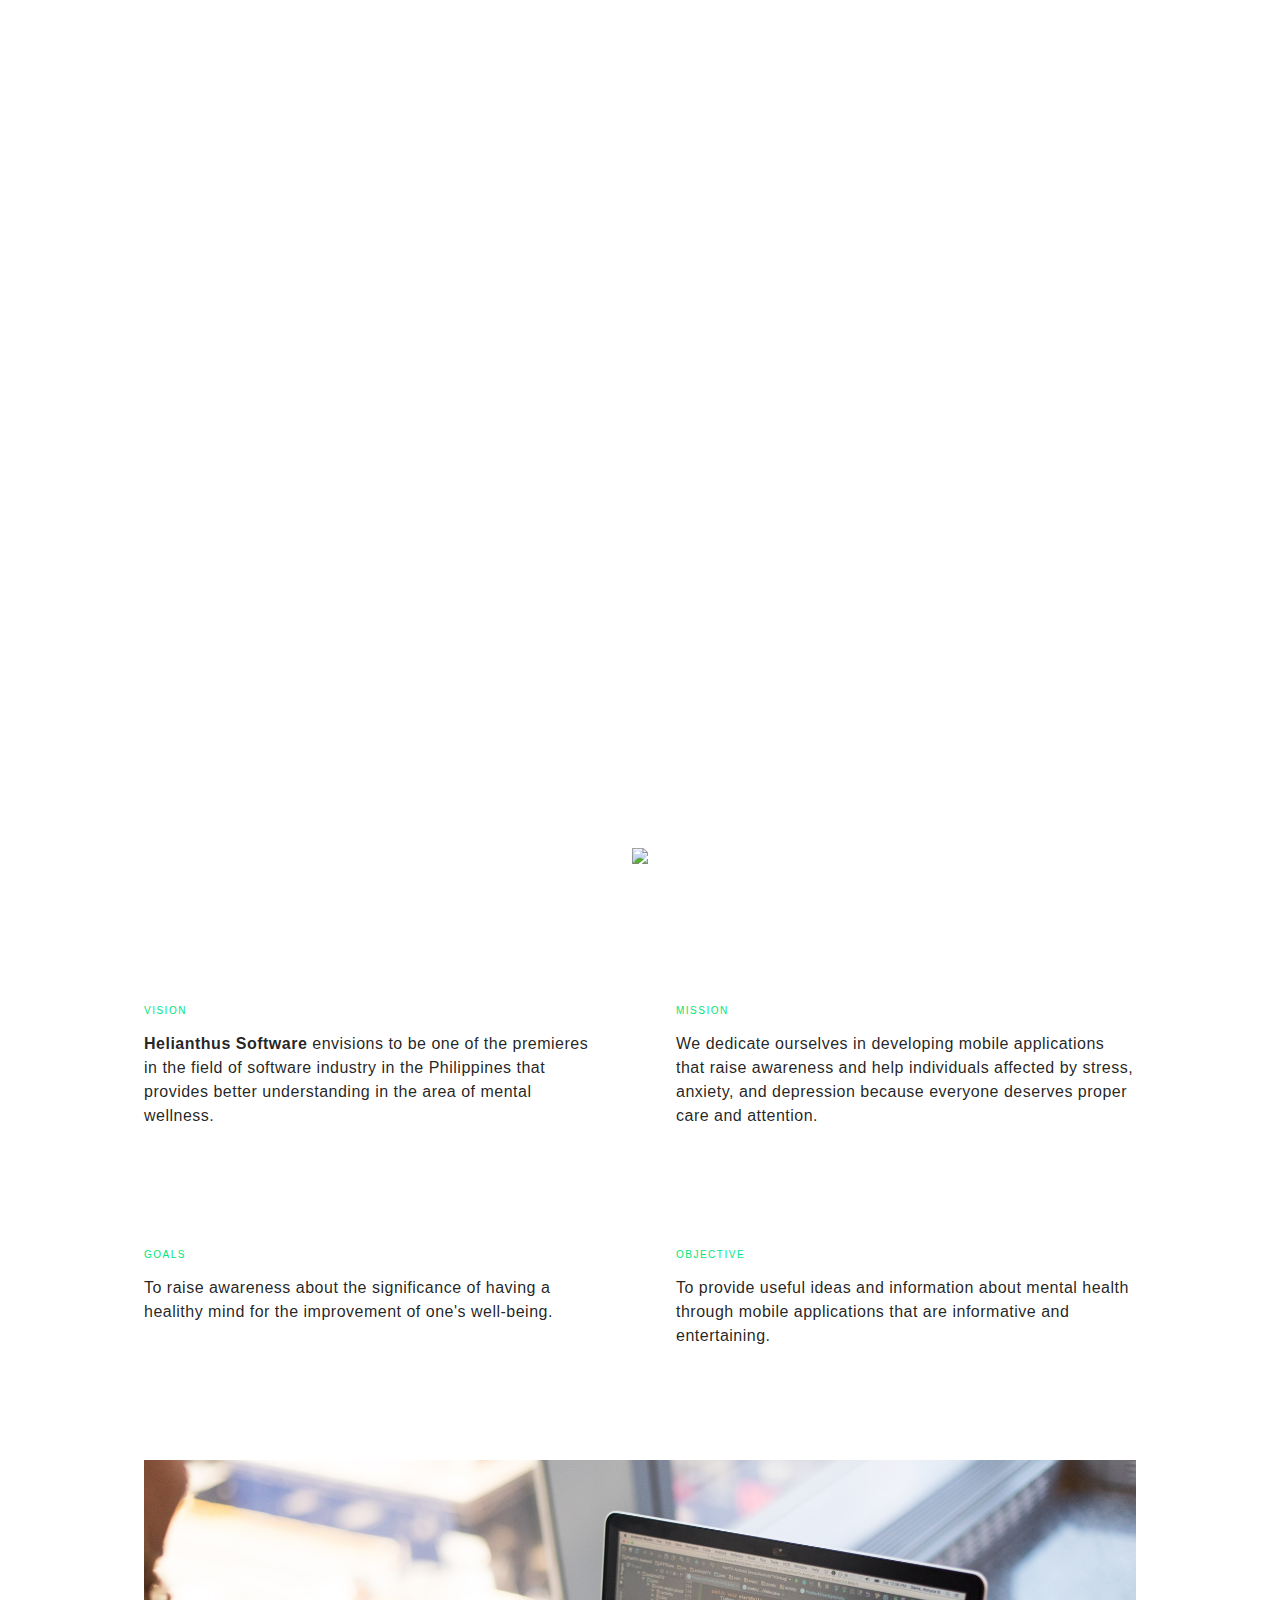
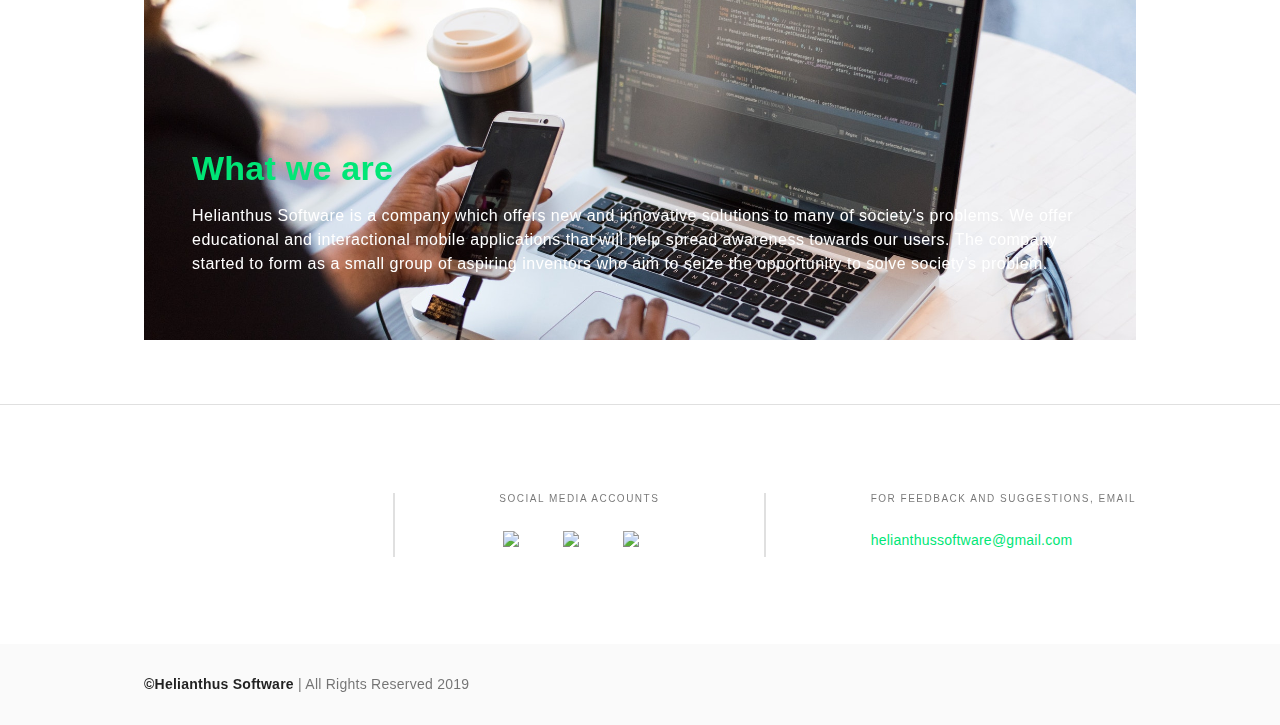
==== about.html @ a003db71 "Update in About page" ====
<!DOCTYPE html>
<html>
<head>
	<title>About</title>

	<meta charset="utf-8">
	<!-- <meta name="viewport" content="width=device-width, initial-scale=1.0, maximum-scale=1.0, user-scalable=no">
	<meta name="HandheldFriendly" content="true"> -->

	<link rel="icon" type="image/png" href="src\assets\icon\ic_helianthus-green_0.5x.png">
	<link rel="stylesheet" type="text/css" href="src\reset.min.css">
	<link rel="stylesheet" type="text/css" href="src\style.css">
	<link rel="stylesheet" type="text/css" href="src\ripple.css">

	<style>
		#about1 {
			-skrollr-animation-name: animHeroBgPar;
		}
		@-skrollr-keyframes animHeroBgPar {
			top {
				background-position: center 50%;
				background-color[swing]: rgba(189,189,189 ,1);
			}
			top-bottom {
				background-position: center 100%;
				background-color[swing]: rgba(255,255,255,1);
			}
		}

		#aboutCon1 {
			-skrollr-animation-name: animStatement;
		}
		#aboutCon2 {
			-skrollr-animation-name: animStatement;
		}
		#aboutGenInfo {
			-skrollr-animation-name: animStatement;
		}
		@-skrollr-keyframes animStatement {
			bottom-top {
				opacity[swing]: 0;
				transform[swing]: translateY(50%);
			}
			center-top {
				opacity[swing]: 1;
				transform[swing]: translateY(0);
			}
		}

		#aboutHeroImg3 {
			-skrollr-animation-name: animHeroBgPar3;
		}
		@-skrollr-keyframes animHeroBgPar3 {
			bottom-top {
				background-position: center 100%;
			}
			180-bottom {
				background-color: rgba(255,255,255,1);
			}
			bottom {
				background-color: rgba(158,158,158,1);
			}
			top-bottom {
				background-position: center -50%;
			}
		}
	</style>

</head>

<body id="body">

	<nav class="nav-desktop">
		<div class="nav-desktop-wrap">
			<a href="index.html" class="nav-logo">
				<svg class="nav-svg" x="0px" y="0px" viewBox="0 0 48 24">
					<g>
						<defs>
							<clipPath id="clipWink">
								<path class="pathWink" d="M1.7,13.2c0,0,8.9-8.9,22.3-8.9s22.3,8.9,22.3,8.9v8.9H1.7V13.2z"/>
							</clipPath>
						</defs>
						<path id="pupil" class="logo-pupil animPupil" d="M24,4.3c-4.9,0-8.9,4-8.9,8.9s4,8.9,8.9,8.9s8.9-4,8.9-8.9S28.9,4.3,24,4.3z M27.7,13.4 c1.1,0.6,1.7,1.7,1.7,2.9c-1,0.6-2.3,0.6-3.4,0c-0.2-0.1-0.3-0.2-0.4-0.3c0,0.2,0,0.4,0,0.5c0,1.2-0.7,2.3-1.7,2.9 c-1-0.6-1.7-1.7-1.7-2.9c0-0.2,0-0.4,0-0.5c-0.1,0.1-0.3,0.2-0.4,0.3c-1.1,0.6-2.4,0.6-3.4,0c0-1.2,0.6-2.3,1.7-2.9 c0.2-0.1,0.3-0.2,0.5-0.2c-0.2-0.1-0.3-0.1-0.5-0.2c-1.1-0.6-1.7-1.7-1.7-2.9c1-0.6,2.3-0.6,3.4,0c0.2,0.1,0.3,0.2,0.4,0.3 c0-0.2,0-0.4,0-0.5c0-1.2,0.7-2.3,1.7-2.9c1,0.6,1.7,1.7,1.7,2.9c0,0.2,0,0.4,0,0.5c0.1-0.1,0.3-0.2,0.4-0.3c1.1-0.6,2.4-0.6,3.4,0 c0,1.2-0.6,2.3-1.7,2.9c-0.2,0.1-0.3,0.2-0.5,0.2C27.4,13.3,27.6,13.3,27.7,13.4z M24,11c1.2,0,2.2,1,2.2,2.2s-1,2.2-2.2,2.2 s-2.2-1-2.2-2.2S22.8,11,24,11z"/>
					</g>
					<g>
						<defs>
							<clipPath id="clipPupil">
								<path id="Clip" class="logo-pupil animPupil" d="M24,4.3c-4.9,0-8.9,4-8.9,8.9s4,8.9,8.9,8.9s8.9-4,8.9-8.9S28.9,4.3,24,4.3z M27.7,13.4
								c1.1,0.6,1.7,1.7,1.7,2.9c-1,0.6-2.3,0.6-3.4,0c-0.2-0.1-0.3-0.2-0.4-0.3c0,0.2,0,0.4,0,0.5c0,1.2-0.7,2.3-1.7,2.9
								c-1-0.6-1.7-1.7-1.7-2.9c0-0.2,0-0.4,0-0.5c-0.1,0.1-0.3,0.2-0.4,0.3c-1.1,0.6-2.4,0.6-3.4,0c0-1.2,0.6-2.3,1.7-2.9
								c0.2-0.1,0.3-0.2,0.5-0.2c-0.2-0.1-0.3-0.1-0.5-0.2c-1.1-0.6-1.7-1.7-1.7-2.9c1-0.6,2.3-0.6,3.4,0c0.2,0.1,0.3,0.2,0.4,0.3
								c0-0.2,0-0.4,0-0.5c0-1.2,0.7-2.3,1.7-2.9c1,0.6,1.7,1.7,1.7,2.9c0,0.2,0,0.4,0,0.5c0.1-0.1,0.3-0.2,0.4-0.3
								c1.1-0.6,2.4-0.6,3.4,0c0,1.2-0.6,2.3-1.7,2.9c-0.2,0.1-0.3,0.2-0.5,0.2C27.4,13.3,27.6,13.3,27.7,13.4z M24,11
								c1.2,0,2.2,1,2.2,2.2s-1,2.2-2.2,2.2s-2.2-1-2.2-2.2S22.8,11,24,11z"/>
							</clipPath>
						</defs>
						<path id="eyelid-shadow" class="logo-shadow animEyelids" d="M1.7,14.2c0,0,8.9-9,22.3-9s22.3,9,22.3,9"/>
					</g>
					<path id="eyelid" class="logo-eyelid animEyelids" d="M1.7,13.2c0,0,8.9-9,22.3-9s22.3,9,22.3,9"/>
				</svg>
			</a>
			<ul class="nav-desktop-links text-subtitle-2 animFadeLeft">
				<li><a href="index.html" id="linkHome" class="nav-desktop-a">Home</a></li>
				<li class="active"><a href="about.html" id="linkAbout" class="nav-desktop-a">About</a></li>
				<li><a href="contact.html" id="linkContact" class="nav-desktop-a">Contact</a></li>
			</ul>
			<button class="btn-menu ripple">
				<svg class="icon-menu" x="0px" y="0px" viewBox="0 0 24 24">
					<line class="menu-line menu-line-1" x1="3" y1="12" x2="21" y2="12"/>
					<line class="menu-line menu-line-2" x1="3" y1="12" x2="21" y2="12"/>
					<line class="menu-line menu-line-3" x1="3" y1="12" x2="21" y2="12"/>
					<line class="close-line close-line-1" x1="5.6" y1="5.6" x2="18.4" y2="18.4"/>
					<line class="close-line close-line-2" x1="18.4" y1="5.6" x2="5.6" y2="18.4"/>
				</svg>
			</button>
		</div>
		<ul class="nav-mobile-links text-subtitle-2">
			<li><a href="index.html" id="linkHome" class="nav-mobile-a"><span>Home</span></a></li>
			<li class="active"><a href="about.html" id="linkAbout" class="nav-mobile-a"><span>About</span></a></li>
			<li><a href="contact.html" id="linkContact" class="nav-mobile-a"><span>Contact</span></a></li>
		</ul>
	</nav>
	<div class="nav-scrim"></div>

<main id="skrollr-body">
	<div id="about1" class="about-panel-1">
		<div class="page-wrap-1">
			<div class="hero-panel">
				<div class="hero-info animFadeUp" style="animation-delay: 250ms;">
					<h2 class="light-100">Where information meets innovation.</h2>
				</div>
			</div>
			<button id="scrollHomeDown" class="ripple-w btn-flat-circle btn-scroll-down animRepeatUpDown">
				<img class="animRepeatFadeInverse" src="src/assets/svg/ic_chevron_down.svg" height="24px">
				<img class="animRepeatFade" src="src/assets/svg/ic_mouse.svg" height="24px">
			</button>
		</div>
	</div>

	<div id="home2" class="about-panel-2">
		<div class="page-wrap-1">
			<div id="aboutCon1" class="about-2-con">
				<div class="about-2-content">
					<p class="text-overline accent-100">Vision</p>
					<p class="text-body-1 dark-87"><b>Helianthus Software</b> envisions to be one of the premieres in the field of software industry in the Philippines that provides better understanding in the area of mental wellness.</p>
				</div>
				<div class="about-2-content">
					<p class="text-overline accent-100">Mission</p>
					<p class="text-body-1 dark-87">We dedicate ourselves in developing mobile applications that raise awareness and help individuals affected by stress, anxiety, and depression because everyone deserves proper care and attention.</p>
				</div>
			</div>
			<div id="aboutCon2" class="about-2-con">
				<div class="about-2-content">
					<p class="text-overline accent-100">Goals</p>
					<p class="text-body-1 dark-87">To raise awareness about the significance of having a healithy mind for the improvement of one&apos;s well-being.
					</p>
				</div>
				<div class="about-2-content">
					<p class="text-overline accent-100">Objective</p>
					<p class="text-body-1 dark-87">To provide useful ideas and information about mental health through mobile applications that are informative and entertaining.</p>
				</div>
			</div>
		</div>
	</div>

	<div class="about-panel-3">
		<div class="page-wrap-1">
			<div id="aboutHeroImg3" class="about-hero-img-3">
				<div id="aboutGenInfo" class="about-gen-info">
					<h4 class="accent-100">What we are</h4>
					<p class="text-body-1 light-100">
						Helianthus Software is a company which offers new and innovative solutions to many of society’s problems. We offer educational and interactional mobile applications that will help spread awareness towards our users. The company started to form as a small group of aspiring inventors who aim to seize the opportunity to solve society’s problem.
					</p>
				</div>
			</div>
		</div>
	</div>

	<div class="footer">
		<div class="page-wrap-1">
			<div class="footer-con">
				<object class="footer-logo" type="image/svg+xml" data="src\assets\svg\logo-helianthus.svg"></object>
				<div class="divider-ver"></div>
				<div class="footer-links">
					<p class="text-overline dark-54">Social media accounts</p>
					<div class="social-con">
						<a href="https://www.facebook.com/helianthussoftware" target="_blank">
							<button class="ripple btn-flat-circle-dark">
								<img src="src/assets/svg/logo-facebook.svg" height="24px">
							</button>
						</a>
						<a href="https://www.twitter.com/helianthussoftware" target="_blank">
							<button class="ripple btn-flat-circle-dark">
								<img src="src/assets/svg/logo-twitter.svg" height="24px">
							</button>
						</a>
						<a href="https://www.instagram.com/helianthussoftware" target="_blank">
							<button class="ripple btn-flat-circle-dark">
								<img src="src/assets/svg/logo-instagram.svg" height="24px">
							</button>
						</a>
					</div>
				</div>
				<div class="divider-ver"></div>
				<div class="footer-links">
					<p class="text-overline dark-54">For feedback and suggestions, email</p>
					<a href="mailto: helianthussoftware@gmail.com" target="_blank">
						<button class="btn-flat ripple btn-email text-body-2 accent-100">
							helianthussoftware@gmail.com
						</button>
					</a>
				</div>
			</div>
		</div>
	</div>

	<div class="footer-2">
		<div class="page-wrap-1">
			<p class="text-body-2 dark-54"><span class="dark-87">&copy;Helianthus Software</span> &#124; All Rights Reserved 2019</p>
		</div>
	</div>

	<div class="btn-top-container-hide">
		<button id="btnTop" class="btn-top ripple-w">
			<img src="src\assets\svg\ic_arrow_up.svg" height="24px" width="24px">
			<span class="text-button light-100">Back to top</span>
		</button>
	</div>
</main>

	<script type="text/javascript" src="src\jquery.min.js"></script>
	<script type="text/javascript" src="src\script.js"></script>
	<script type="text/javascript" src="src\skrollr.stylesheets.min.js"></script>
	<script type="text/javascript" src="src\skrollr.min.js"></script>
	<script type="text/javascript">
		var s = skrollr.init({forceHeight: false});
	</script>
</body>
</html>
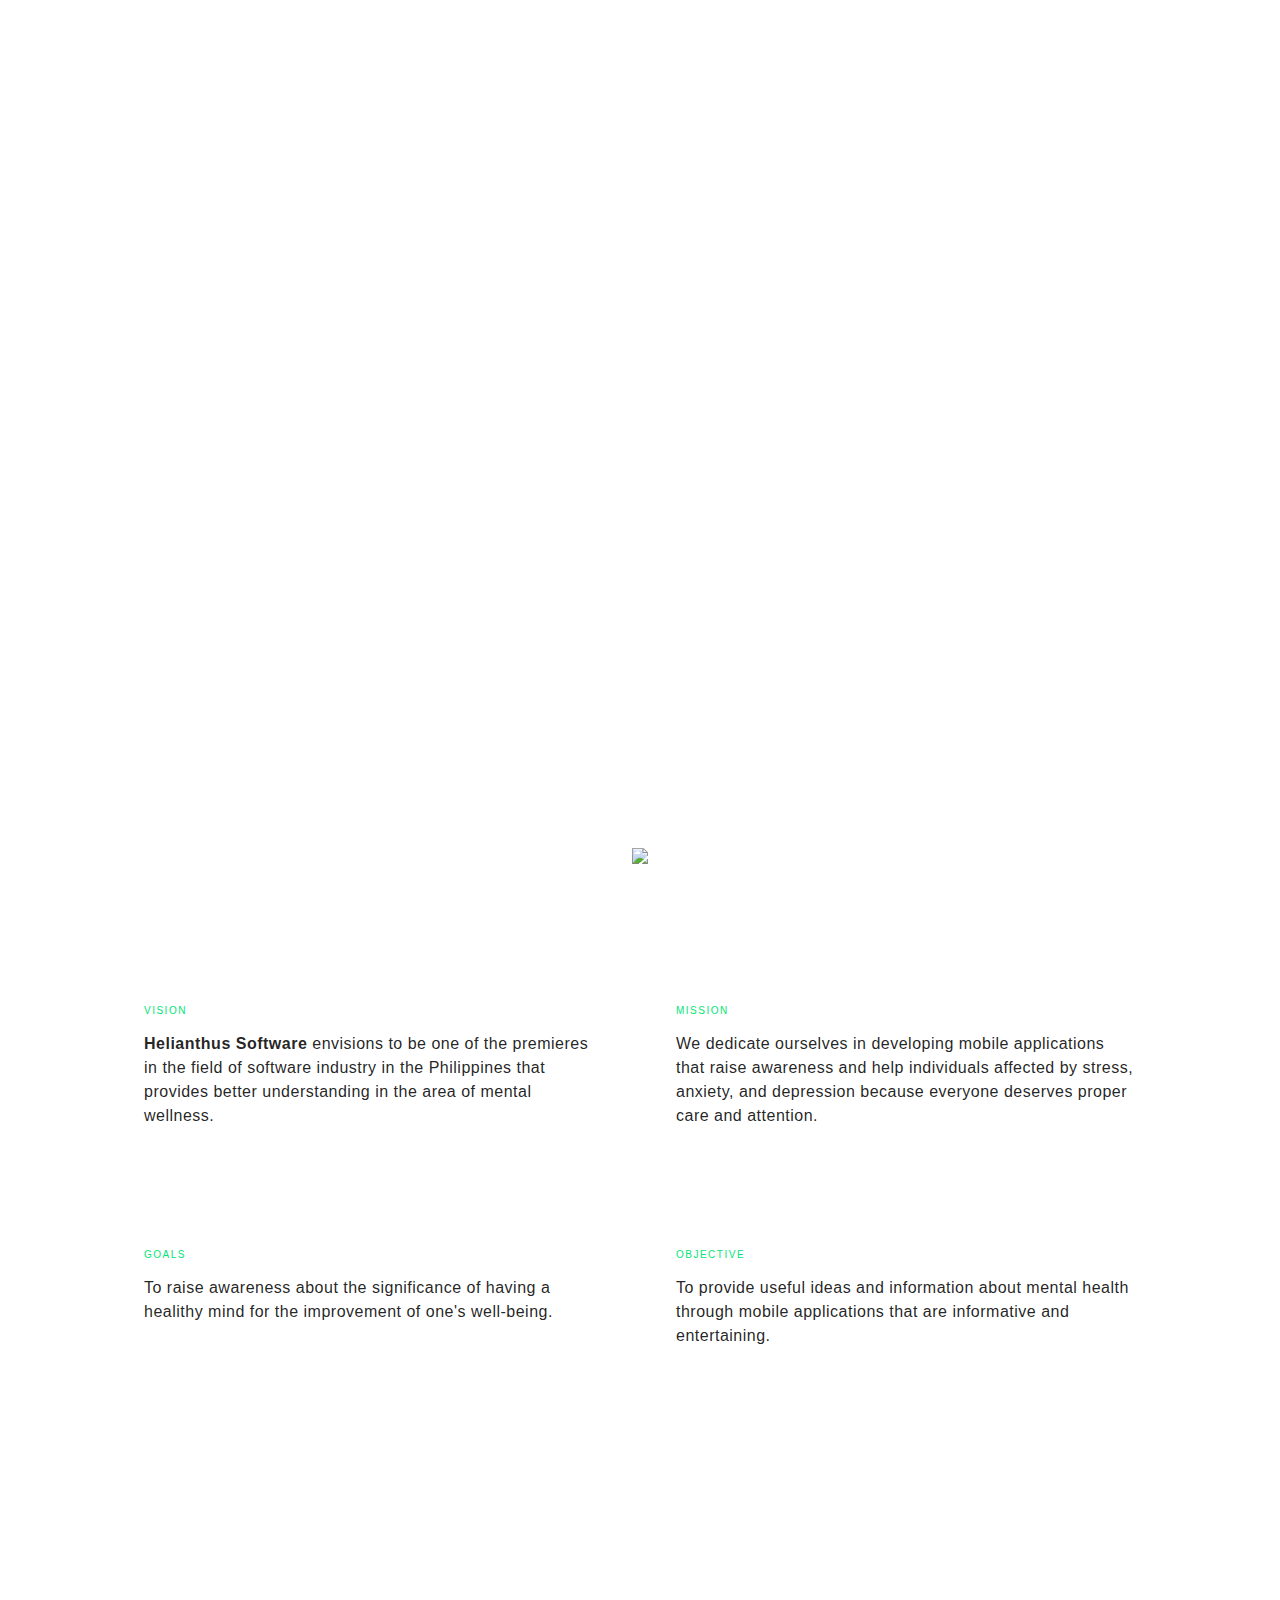
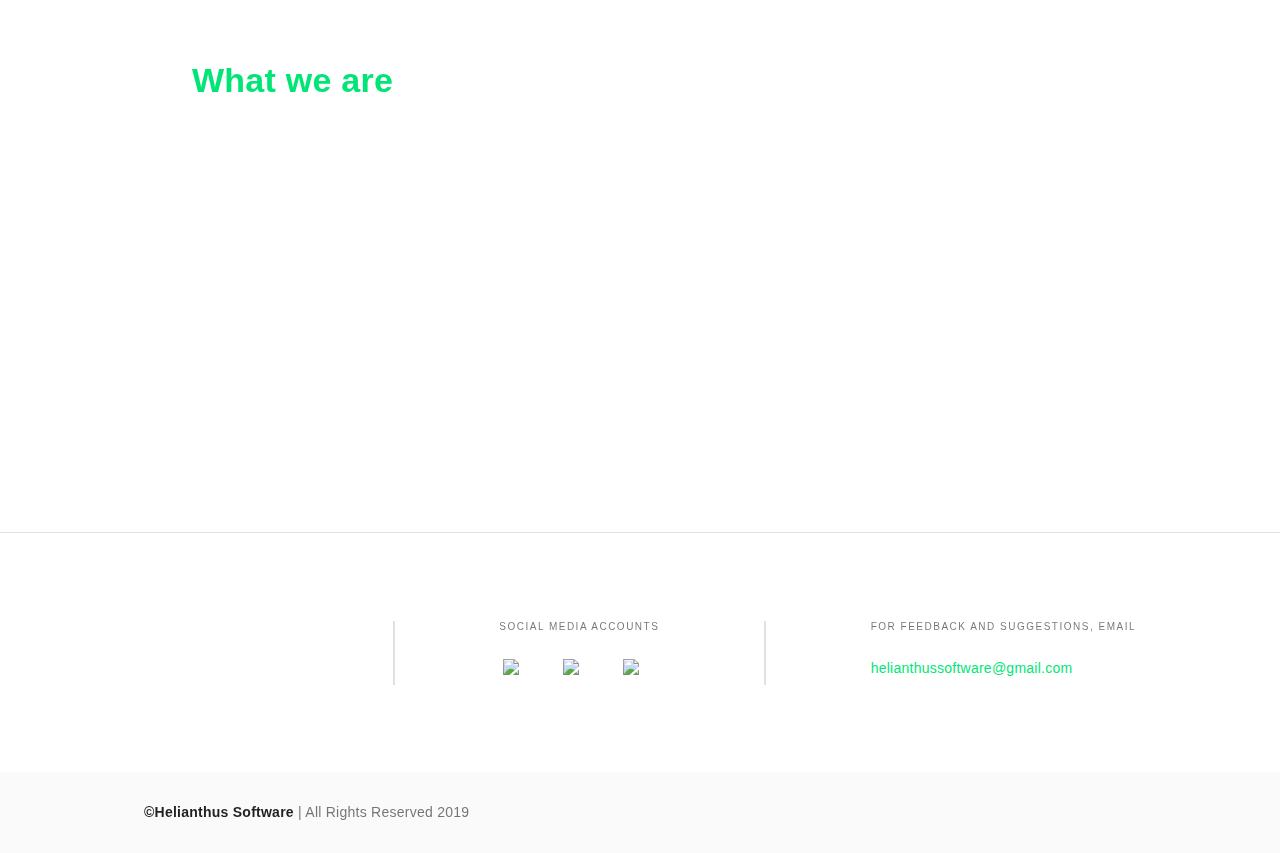
==== commit ea1499b3: "About page update" ====
--- a/about.html
+++ b/about.html
@@ -41,7 +41,7 @@
 				opacity[swing]: 0;
 				transform[swing]: translateY(50%);
 			}
-			center-top {
+			-100-bottom {
 				opacity[swing]: 1;
 				transform[swing]: translateY(0);
 			}
@@ -53,12 +53,11 @@
 		@-skrollr-keyframes animHeroBgPar3 {
 			bottom-top {
 				background-position: center 100%;
-			}
-			180-bottom {
 				background-color: rgba(255,255,255,1);
 			}
-			bottom {
-				background-color: rgba(158,158,158,1);
+			center {
+				background-position: center 25%;
+				background-color: rgba(117,117,117,1);
 			}
 			top-bottom {
 				background-position: center -50%;
@@ -169,9 +168,20 @@
 				<div id="aboutGenInfo" class="about-gen-info">
 					<h4 class="accent-100">What we are</h4>
 					<p class="text-body-1 light-100">
-						Helianthus Software is a company which offers new and innovative solutions to many of society’s problems. We offer educational and interactional mobile applications that will help spread awareness towards our users. The company started to form as a small group of aspiring inventors who aim to seize the opportunity to solve society’s problem.
+						Helianthus Software, a company which started out as a small group of young aspiring inventors, focuses on spreading awareness through the use of technology.
 					</p>
-				</div>
+					<p class="text-body-1 light-100">
+						We plan to contribute to the society by educating the public about certain issues and how it affects people's lives. With the help of our educational and interactive mobile applications, not only will we able to inform users about such issues, but also provide support and assistance to them. Helianthus Software firmly believes that modern technology can be used to educate and improve the lives of many.
+					</p>
+				</div>
+			</div>
+		</div>
+	</div>
+
+	<div class="about-panel-4">
+		<div class="page-wrap-1">
+			<div class="about-org-chart">
+
 			</div>
 		</div>
 	</div>
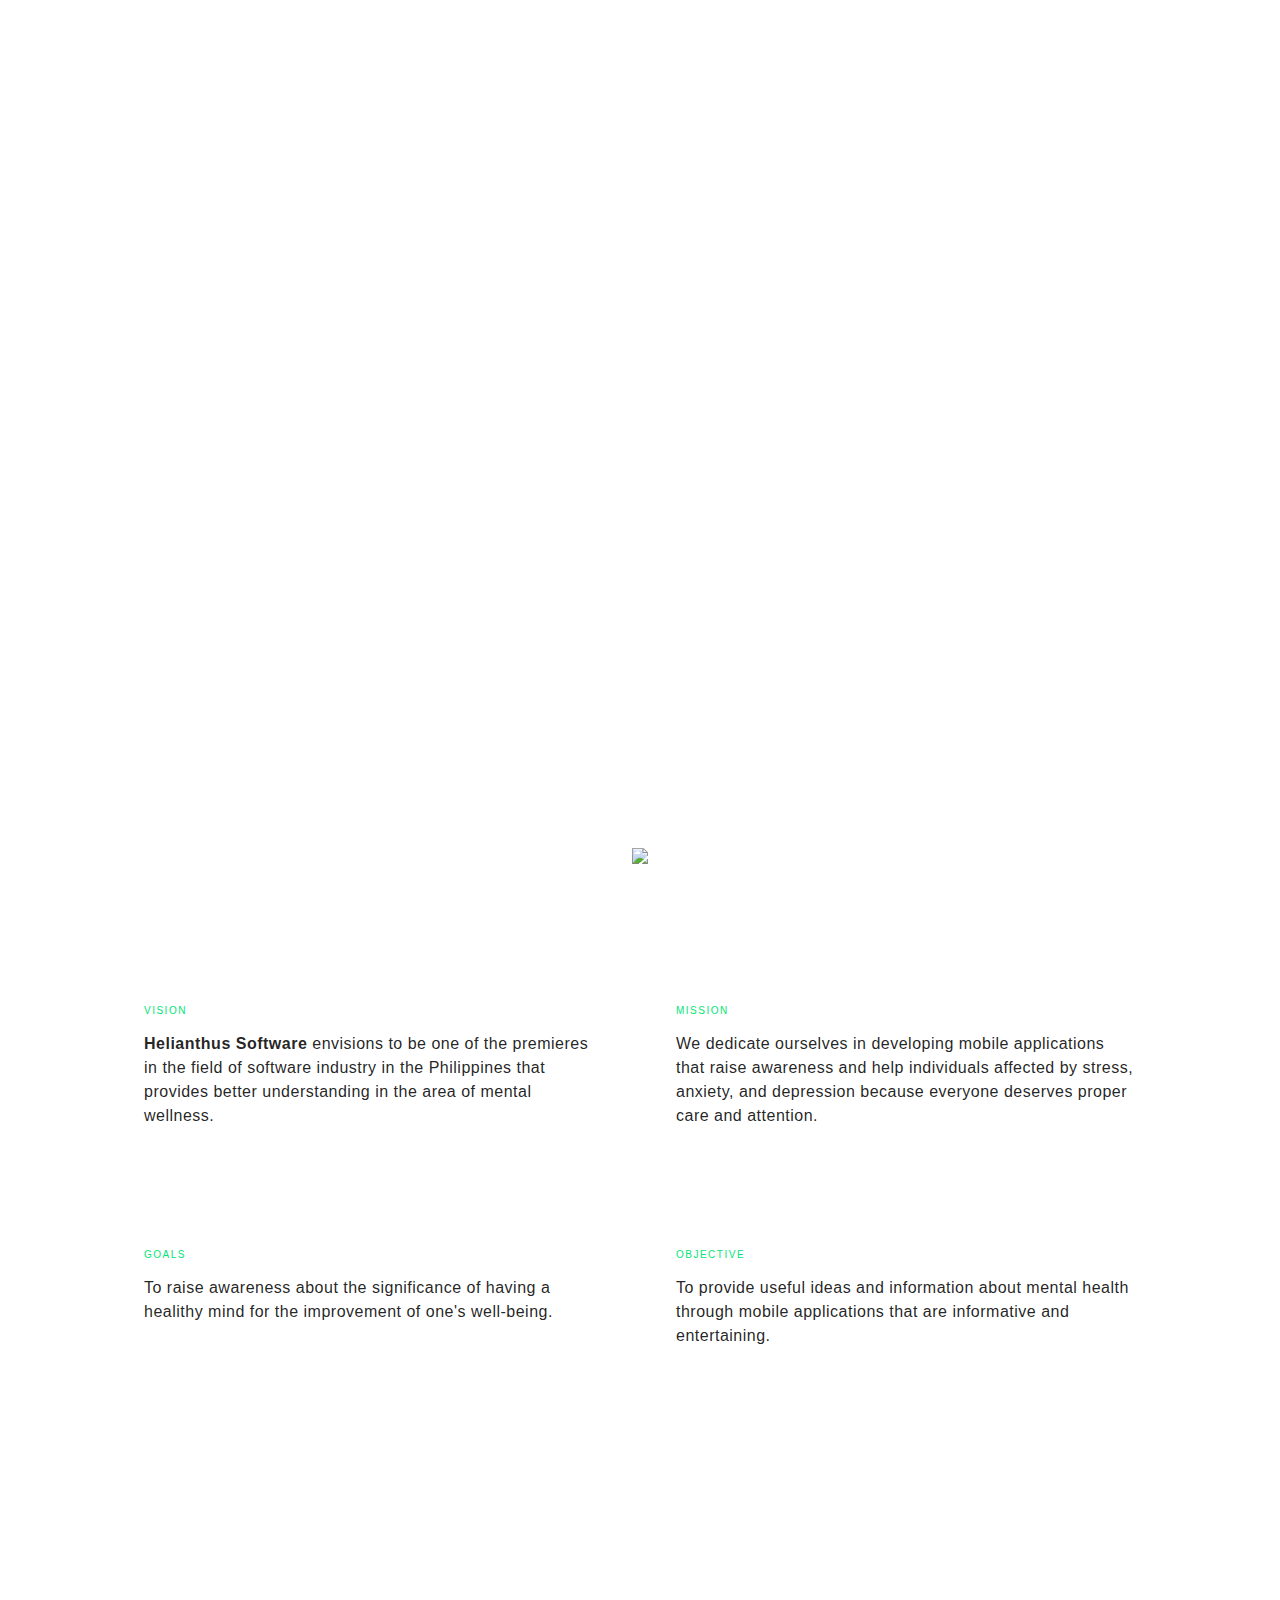
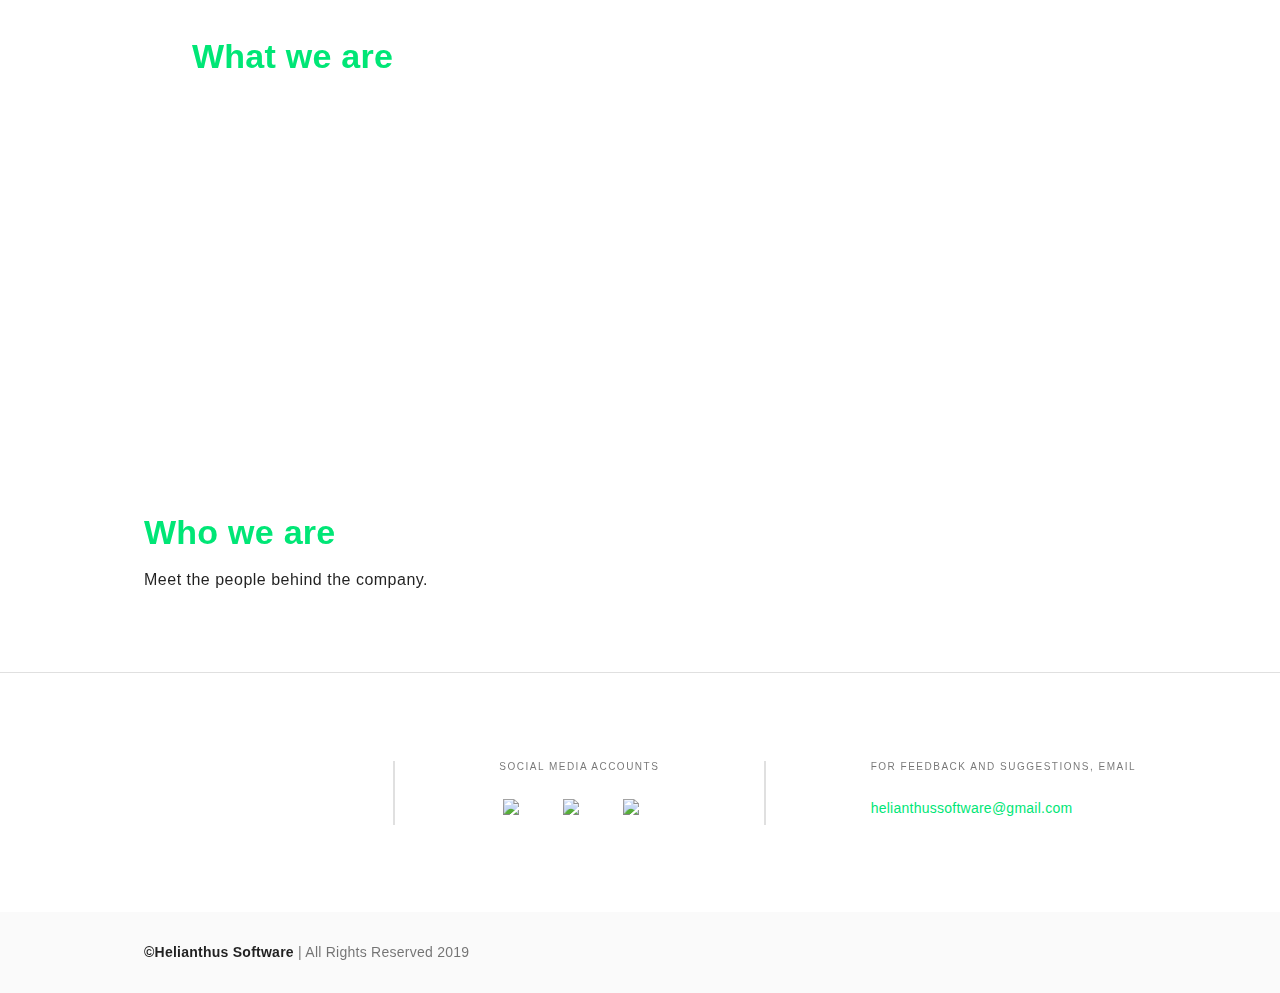
==== commit 36e007c2: "about update" ====
--- a/about.html
+++ b/about.html
@@ -27,13 +27,7 @@
 			}
 		}
 
-		#aboutCon1 {
-			-skrollr-animation-name: animStatement;
-		}
-		#aboutCon2 {
-			-skrollr-animation-name: animStatement;
-		}
-		#aboutGenInfo {
+		#aboutCon1, #aboutCon2, #aboutGenInfo, #aboutGenInfo, #aboutOrgText {
 			-skrollr-animation-name: animStatement;
 		}
 		@-skrollr-keyframes animStatement {
@@ -180,6 +174,12 @@
 
 	<div class="about-panel-4">
 		<div class="page-wrap-1">
+			<div id="aboutOrgText" class="about-org-text">
+				<h4 class="accent-100">Who we are</h4>
+				<p class="text-body-1 dark-87">
+					Meet the people behind the company.
+				</p>
+			</div>
 			<div class="about-org-chart">
 
 			</div>
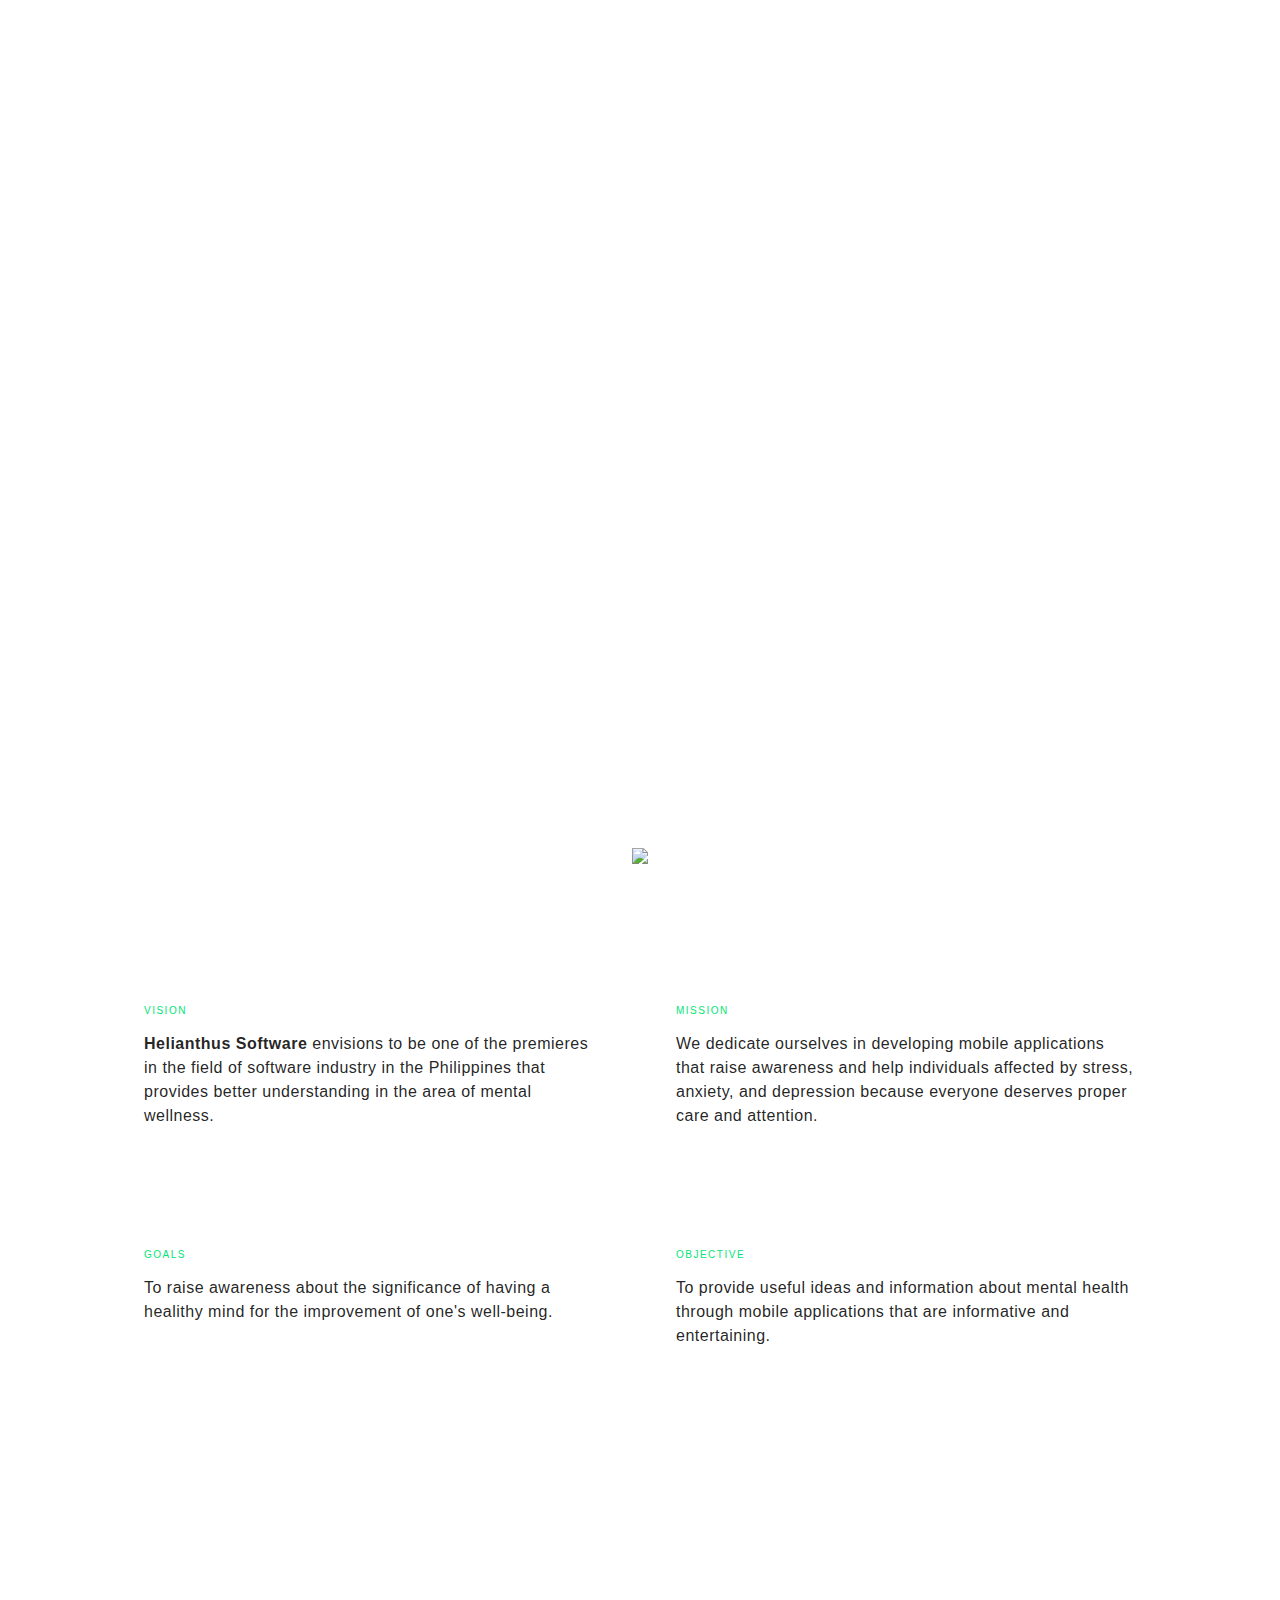
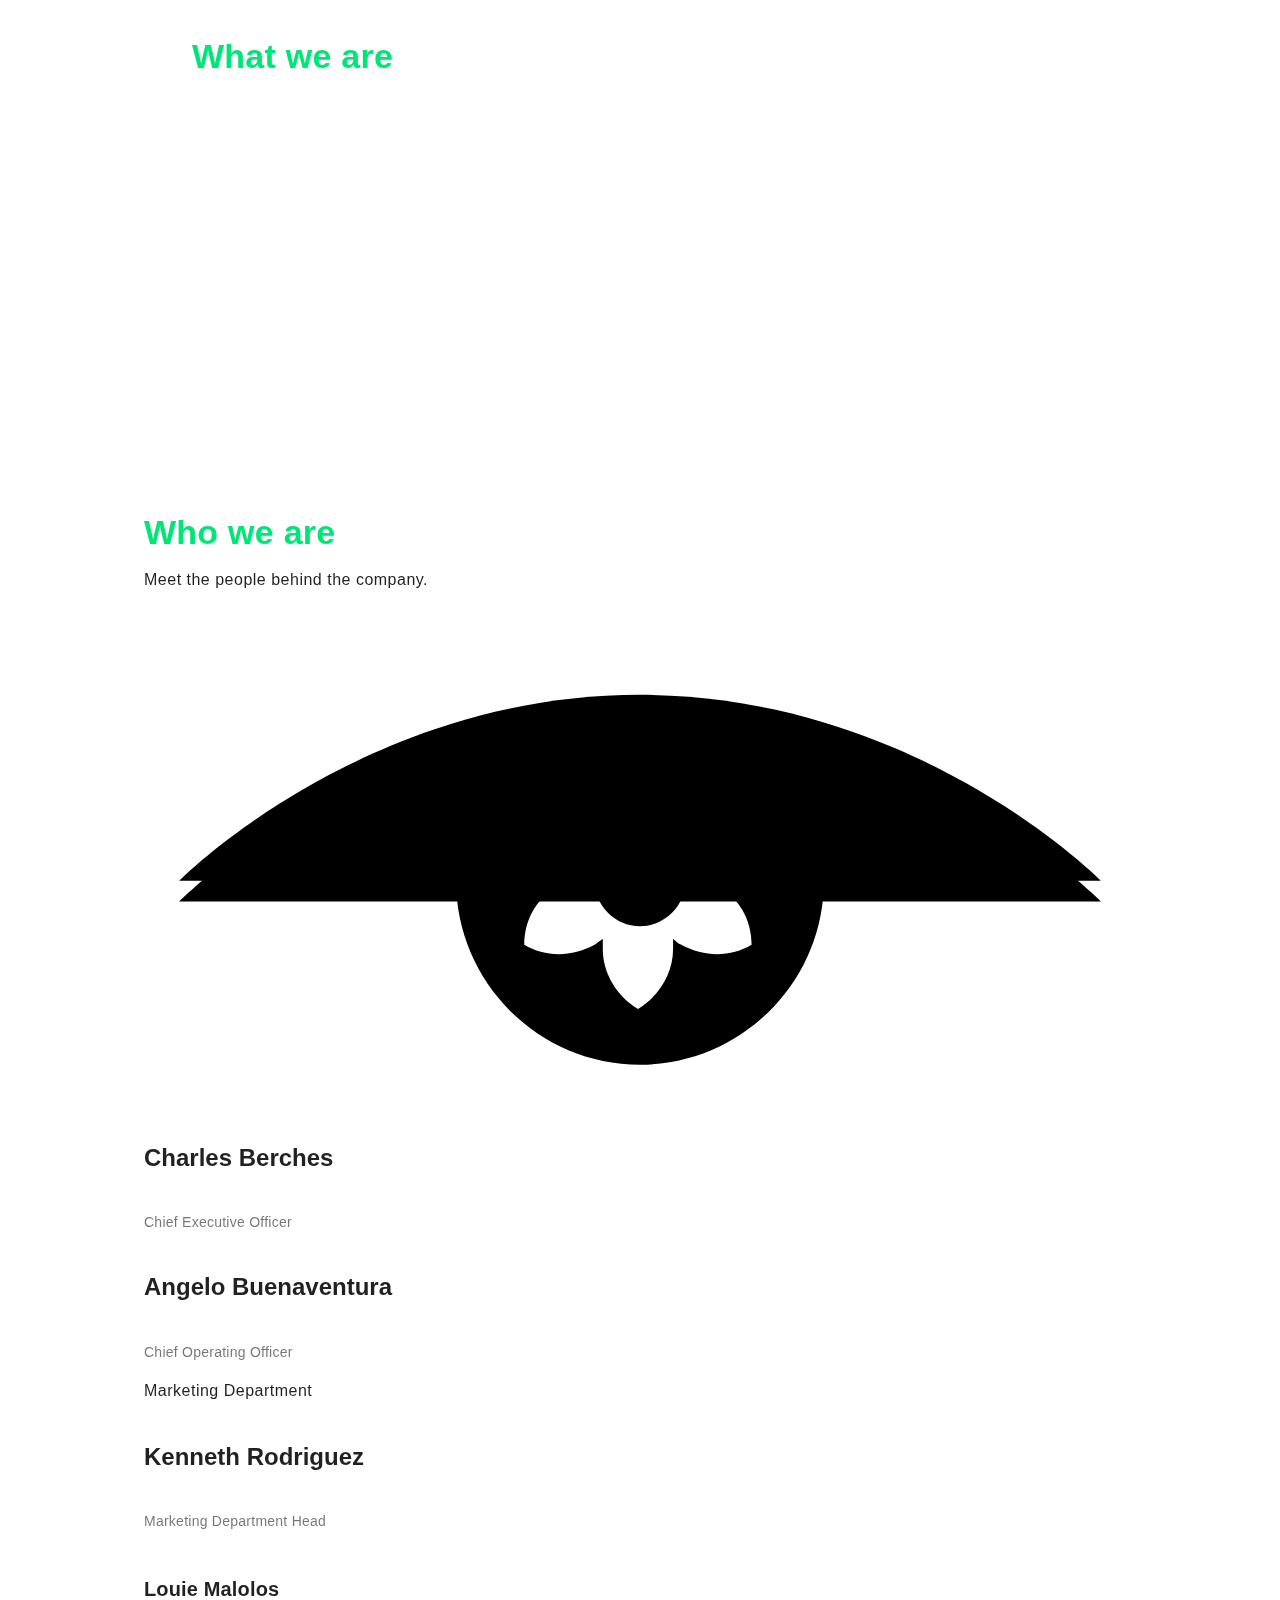
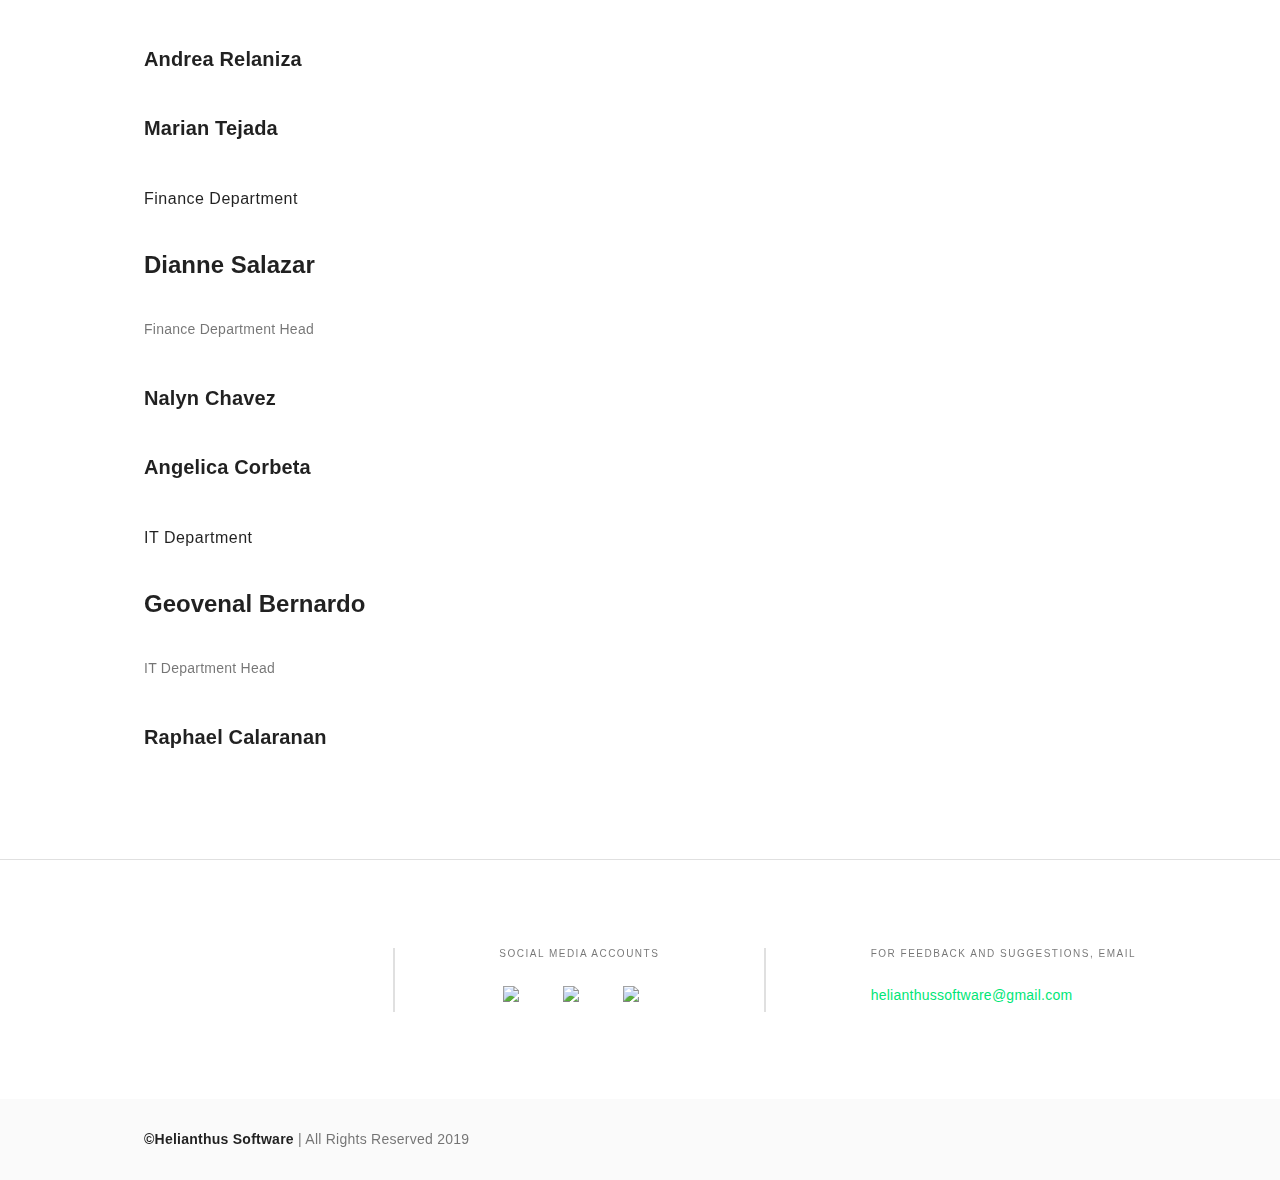
==== commit 36793d13: "Update about.html" ====
--- a/about.html
+++ b/about.html
@@ -57,6 +57,103 @@
 				background-position: center -50%;
 			}
 		}
+
+		#aboutEyelid, #aboutShadow {
+			-skrollr-animation-name: animAboutEyelid;
+			-skrollr-anchor-target: #aboutLogo;
+		}
+		@-skrollr-keyframes animAboutEyelid {
+			bottom {
+				opacity[swing]: 0;
+				stroke-dashoffset[swing]: 50;
+			}
+			center-top {
+				opacity[swing]: 1;
+				stroke-dashoffset[swing]: 0;
+			}
+		}
+
+		#aboutPupil {
+			-skrollr-animation-name: animAboutPupil;
+			-skrollr-anchor-target: #aboutLogo;
+		}
+		@-skrollr-keyframes animAboutPupil {
+			bottom {
+				opacity[swing]: 0;
+				transform: scale(0.8) rotate(-15deg);
+			}
+			center-top {
+				opacity[swing]: 1;
+				transform: scale(1) rotate(0deg);
+			}
+		}
+
+		#abtLine1 {
+			-skrollr-animation-name: animAboutLineV;
+		}
+		@-skrollr-keyframes animAboutLineV {
+			center-top {
+				transform[swing]: scaleY(0);
+			}
+			center-bottom {
+				transform[swing]: scaleY(1);
+			}
+		}
+
+		#abtLine2 {
+			-skrollr-animation-name: animAboutLineH;
+		}
+		@-skrollr-keyframes animAboutLineH {
+			20-center {
+				transform[swing]: scaleX(0);
+			}
+			center-bottom {
+				transform[swing]: scaleX(1);
+			}
+		}
+
+		#aboutImg {
+			-skrollr-animation-name: animAboutImg;
+		}
+		@-skrollr-keyframes animAboutImg {
+			center-top {
+				transform[swing]: scale(0.9);
+				opacity[swing]: 0;
+				background-size[swing]: 100%;
+			}
+			center {
+				transform[swing]: scale(1);
+				opacity[swing]: 1;
+				background-size[swing]: 120%;
+			}
+		}
+		#aboutText {
+			-skrollr-animation-name: animAboutText;
+		}
+		@-skrollr-keyframes animAboutText {
+			150-center {
+				transform[swing]: translateY(12px);
+				opacity[swing]: 0;
+			}
+			100-center {
+				transform[swing]: translateY(0%);
+				opacity[swing]: 1;
+			}
+		}
+		#aboutDept {
+			-skrollr-animation-name: animAboutDept;
+		}
+		@-skrollr-keyframes animAboutDept {
+			center-top {
+				transform[swing]: translateY(12px);
+				opacity[swing]: 0;
+			}
+			center-bottom {
+				transform[swing]: translateY(0%);
+				opacity[swing]: 1;
+			}
+		}
+
 	</style>
 
 </head>
@@ -165,7 +262,7 @@
 						Helianthus Software, a company which started out as a small group of young aspiring inventors, focuses on spreading awareness through the use of technology.
 					</p>
 					<p class="text-body-1 light-100">
-						We plan to contribute to the society by educating the public about certain issues and how it affects people's lives. With the help of our educational and interactive mobile applications, not only will we able to inform users about such issues, but also provide support and assistance to them. Helianthus Software firmly believes that modern technology can be used to educate and improve the lives of many.
+						We plan to contribute to the society by educating the public about certain issues and how it affects people's lives. With the help of our educational and interactive mobile applications, not only we will be able to inform users about such issues, but also provide support and assistance to them. Helianthus Software firmly believes that modern technology can be used to educate and improve the lives of many.
 					</p>
 				</div>
 			</div>
@@ -181,7 +278,105 @@
 				</p>
 			</div>
 			<div class="about-org-chart">
-
+				<div id="aboutLogoCon" class="about-logo-con">
+					<svg id="aboutLogo" class="about-logo" x="0px" y="0px" viewBox="0 0 48 24">
+						<g>
+							<path id="aboutPupil" class="about-logo-pupil" d="M24,4.3c-4.9,0-8.9,4-8.9,8.9s4,8.9,8.9,8.9s8.9-4,8.9-8.9S28.9,4.3,24,4.3z M27.7,13.4 c1.1,0.6,1.7,1.7,1.7,2.9c-1,0.6-2.3,0.6-3.4,0c-0.2-0.1-0.3-0.2-0.4-0.3c0,0.2,0,0.4,0,0.5c0,1.2-0.7,2.3-1.7,2.9 c-1-0.6-1.7-1.7-1.7-2.9c0-0.2,0-0.4,0-0.5c-0.1,0.1-0.3,0.2-0.4,0.3c-1.1,0.6-2.4,0.6-3.4,0c0-1.2,0.6-2.3,1.7-2.9 c0.2-0.1,0.3-0.2,0.5-0.2c-0.2-0.1-0.3-0.1-0.5-0.2c-1.1-0.6-1.7-1.7-1.7-2.9c1-0.6,2.3-0.6,3.4,0c0.2,0.1,0.3,0.2,0.4,0.3 c0-0.2,0-0.4,0-0.5c0-1.2,0.7-2.3,1.7-2.9c1,0.6,1.7,1.7,1.7,2.9c0,0.2,0,0.4,0,0.5c0.1-0.1,0.3-0.2,0.4-0.3c1.1-0.6,2.4-0.6,3.4,0 c0,1.2-0.6,2.3-1.7,2.9c-0.2,0.1-0.3,0.2-0.5,0.2C27.4,13.3,27.6,13.3,27.7,13.4z M24,11c1.2,0,2.2,1,2.2,2.2s-1,2.2-2.2,2.2 s-2.2-1-2.2-2.2S22.8,11,24,11z"/>
+						</g>
+						<g>
+							<defs>
+								<clipPath id="aboutClipPupil">
+									<path id="Clip" class="about-logo-pupil" d="M24,4.3c-4.9,0-8.9,4-8.9,8.9s4,8.9,8.9,8.9s8.9-4,8.9-8.9S28.9,4.3,24,4.3z M27.7,13.4
+									c1.1,0.6,1.7,1.7,1.7,2.9c-1,0.6-2.3,0.6-3.4,0c-0.2-0.1-0.3-0.2-0.4-0.3c0,0.2,0,0.4,0,0.5c0,1.2-0.7,2.3-1.7,2.9
+									c-1-0.6-1.7-1.7-1.7-2.9c0-0.2,0-0.4,0-0.5c-0.1,0.1-0.3,0.2-0.4,0.3c-1.1,0.6-2.4,0.6-3.4,0c0-1.2,0.6-2.3,1.7-2.9
+									c0.2-0.1,0.3-0.2,0.5-0.2c-0.2-0.1-0.3-0.1-0.5-0.2c-1.1-0.6-1.7-1.7-1.7-2.9c1-0.6,2.3-0.6,3.4,0c0.2,0.1,0.3,0.2,0.4,0.3
+									c0-0.2,0-0.4,0-0.5c0-1.2,0.7-2.3,1.7-2.9c1,0.6,1.7,1.7,1.7,2.9c0,0.2,0,0.4,0,0.5c0.1-0.1,0.3-0.2,0.4-0.3
+									c1.1-0.6,2.4-0.6,3.4,0c0,1.2-0.6,2.3-1.7,2.9c-0.2,0.1-0.3,0.2-0.5,0.2C27.4,13.3,27.6,13.3,27.7,13.4z M24,11
+									c1.2,0,2.2,1,2.2,2.2s-1,2.2-2.2,2.2s-2.2-1-2.2-2.2S22.8,11,24,11z"/>
+								</clipPath>
+							</defs>
+							<path id="aboutShadow" class="about-logo-shadow" d="M1.7,14.2c0,0,8.9-9,22.3-9s22.3,9,22.3,9"/>
+						</g>
+						<path id="aboutEyelid" class="about-logo-eyelid" d="M1.7,13.2c0,0,8.9-9,22.3-9s22.3,9,22.3,9"/>
+					</svg>
+				</div>
+				<div id="abtLine1" class="about-line-v"></div>
+				<div class="about-chart-ppl">
+					<div id="aboutImg" class="about-chart-img about-img-charles"></div>
+					<div id="aboutText" class="about-chart-text">
+						<h5 class="dark-87">Charles Berches</h5>
+						<p class="text-body-2 dark-54">Chief Executive Officer</p>
+					</div>
+				</div>
+				<div id="abtLine1" class="about-line-v"></div>
+				<div class="about-chart-ppl">
+					<div id="aboutImg" class="about-chart-img about-img-angelo"></div>
+					<div id="aboutText" class="about-chart-text">
+						<h5 class="dark-87">Angelo Buenaventura</h5>
+						<p class="text-body-2 dark-54">Chief Operating Officer</p>
+					</div>
+				</div>
+				<div id="abtLine1" class="about-line-v"></div>
+				<div id="abtLine2" class="about-line-h"></div>
+				<div class="about-chart-lv2-con">
+					<div class="about-chart-ppl">
+						<div id="abtLine1" class="about-line-v"></div>
+						<p id="aboutDept" class="about-dept text-body-1 dark-87">Marketing Department</p>
+						<div id="aboutImg" class="about-chart-img about-img-ken"></div>
+						<div id="aboutText" class="about-chart-text">
+							<h5 class="dark-87">Kenneth Rodriguez</h5>
+							<p class="text-body-2 dark-54">Marketing Department Head</p>
+						</div>
+						<div id="abtLine1" class="about-line-vs"></div>
+						<div id="aboutImg" class="about-chart-img about-img-lou"></div>
+						<div id="aboutText" class="about-chart-text">
+							<h6 class="dark-87">Louie Malolos</h6>
+						</div>
+						<div id="abtLine1" class="about-line-vs"></div>
+						<div id="aboutImg" class="about-chart-img about-img-andrea"></div>
+						<div id="aboutText" class="about-chart-text">
+							<h6 class="dark-87">Andrea Relaniza</h6>
+						</div>
+						<div id="abtLine1" class="about-line-vs"></div>
+						<div id="aboutImg" class="about-chart-img about-img-marian"></div>
+						<div id="aboutText" class="about-chart-text">
+							<h6 class="dark-87">Marian Tejada</h6>
+						</div>
+					</div>
+					<div class="about-chart-ppl">
+						<div id="abtLine1" class="about-line-v"></div>
+						<p id="aboutDept" class="about-dept text-body-1 dark-87">Finance Department</p>
+						<div id="aboutImg" class="about-chart-img about-img-dianne"></div>
+						<div id="aboutText" class="about-chart-text">
+							<h5 class="dark-87">Dianne Salazar</h5>
+							<p class="text-body-2 dark-54">Finance Department Head</p>
+						</div>
+						<div id="abtLine1" class="about-line-vs"></div>
+						<div id="aboutImg" class="about-chart-img about-img-nalyn"></div>
+						<div id="aboutText" class="about-chart-text">
+							<h6 class="dark-87">Nalyn Chavez</h6>
+						</div>
+						<div id="abtLine1" class="about-line-vs"></div>
+						<div id="aboutImg" class="about-chart-img about-img-angel"></div>
+						<div id="aboutText" class="about-chart-text">
+							<h6 class="dark-87">Angelica Corbeta</h6>
+						</div>
+					</div>
+					<div class="about-chart-ppl">
+						<div id="abtLine1" class="about-line-v"></div>
+						<p id="aboutDept" class="about-dept text-body-1 dark-87">IT Department</p>
+						<div id="aboutImg" class="about-chart-img about-img-geo"></div>
+						<div id="aboutText" class="about-chart-text">
+							<h5 class="dark-87">Geovenal Bernardo</h5>
+							<p class="text-body-2 dark-54">IT Department Head</p>
+						</div>
+						<div id="abtLine1" class="about-line-vs"></div>
+						<div id="aboutImg" class="about-chart-img about-img-raph"></div>
+						<div id="aboutText" class="about-chart-text">
+							<h6 class="dark-87">Raphael Calaranan</h6>
+						</div>
+					</div>
+				</div>
 			</div>
 		</div>
 	</div>
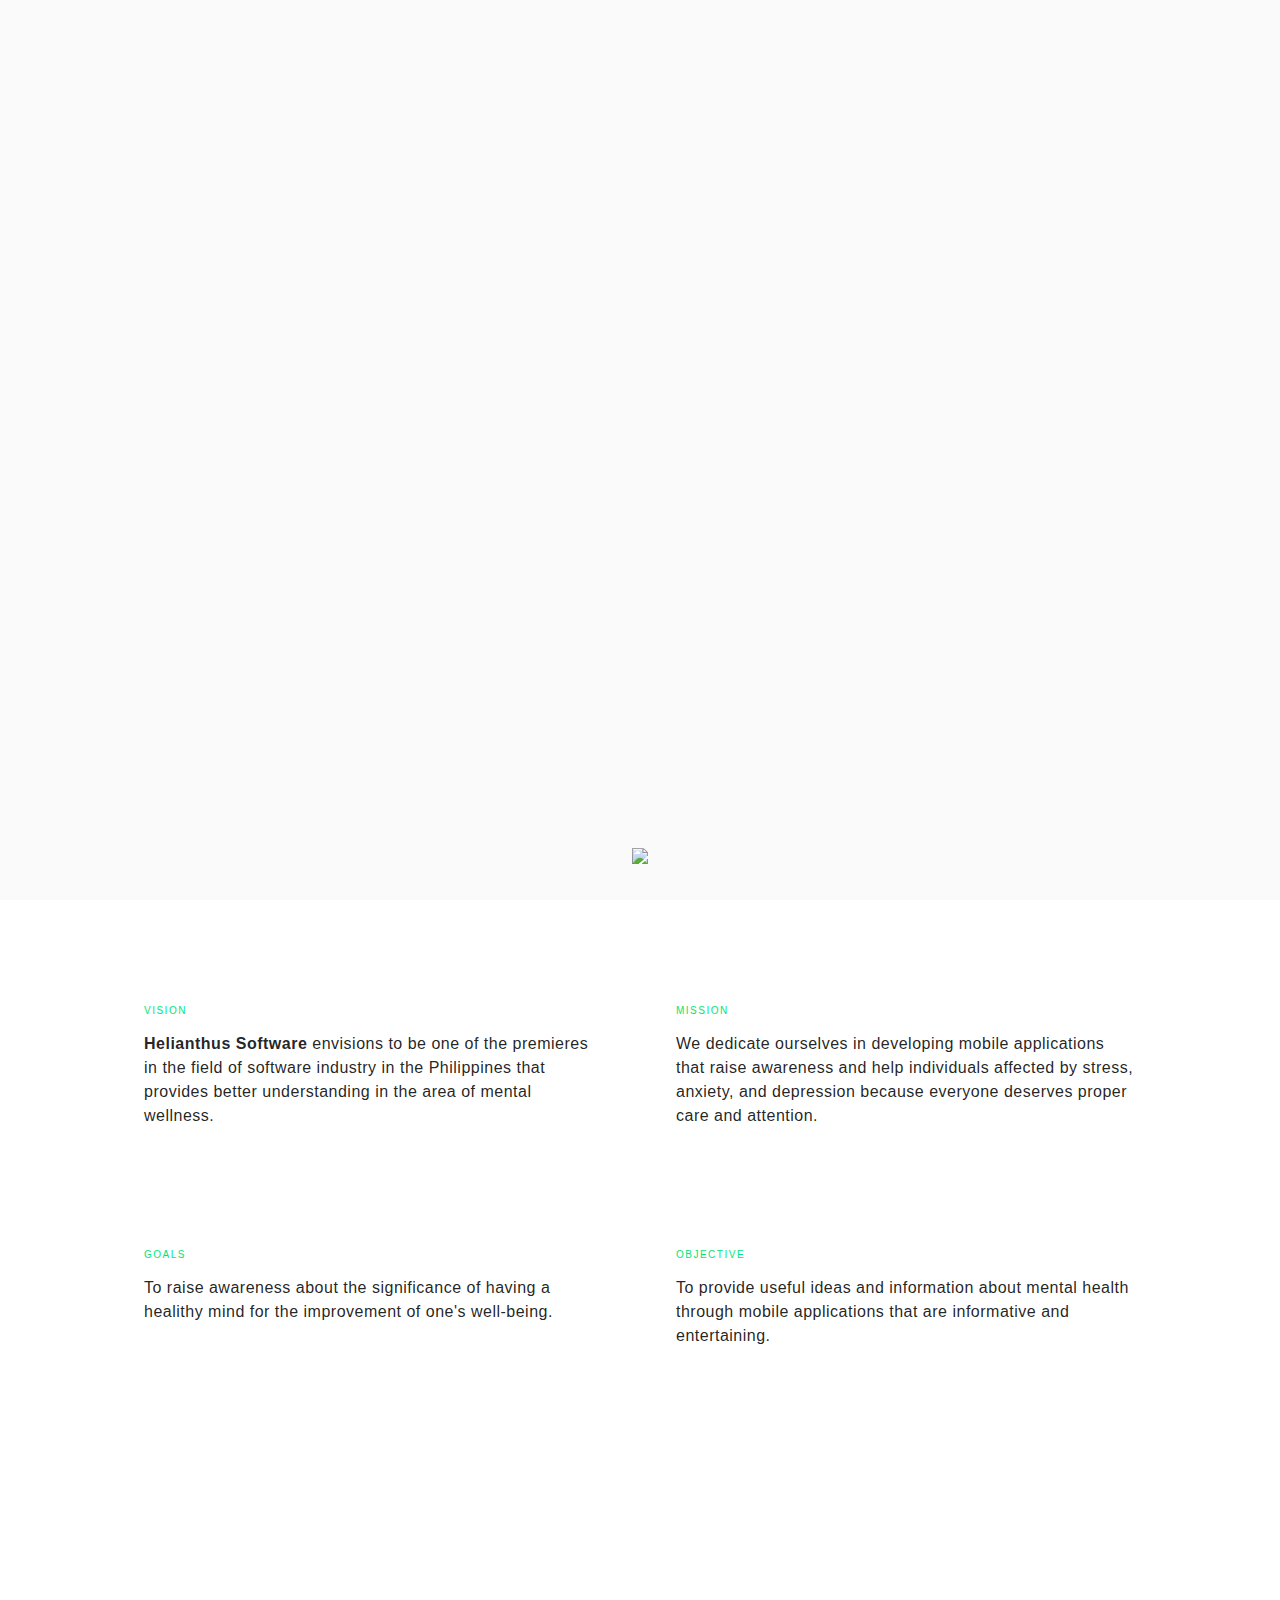
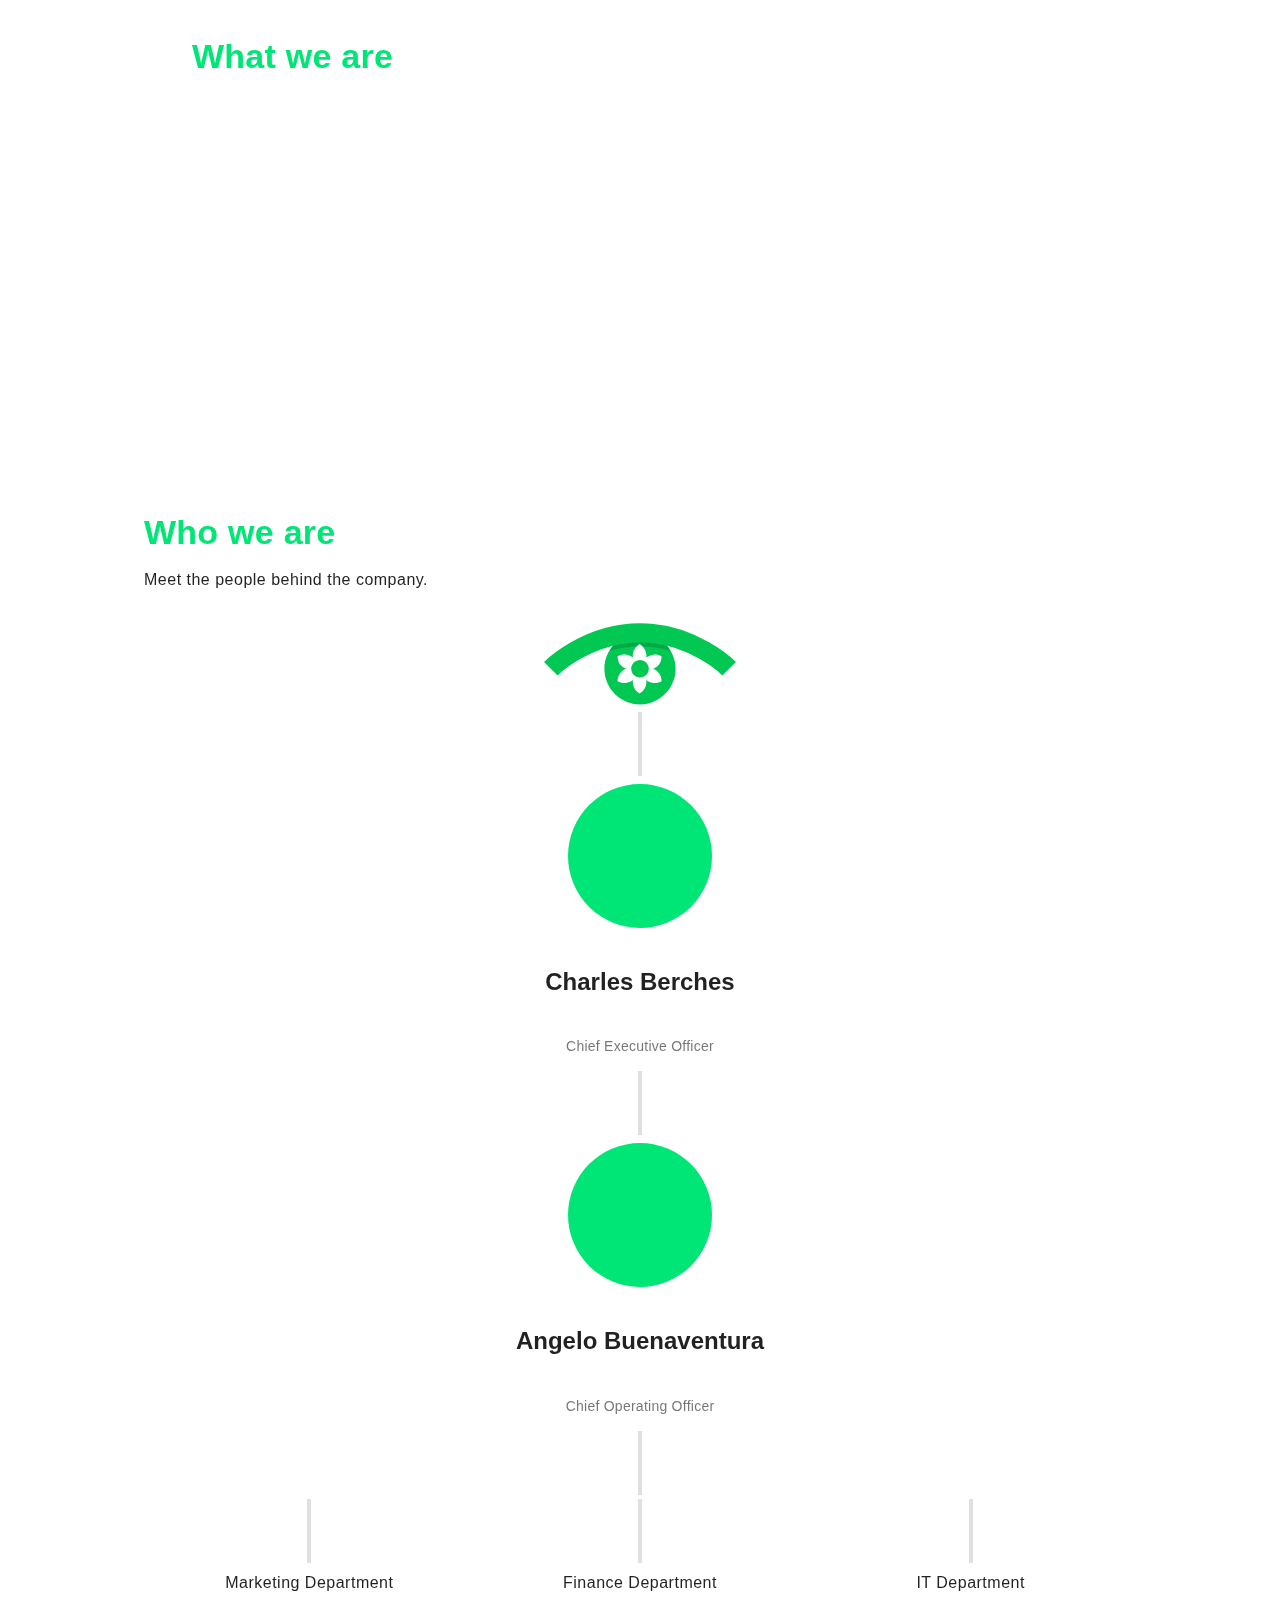
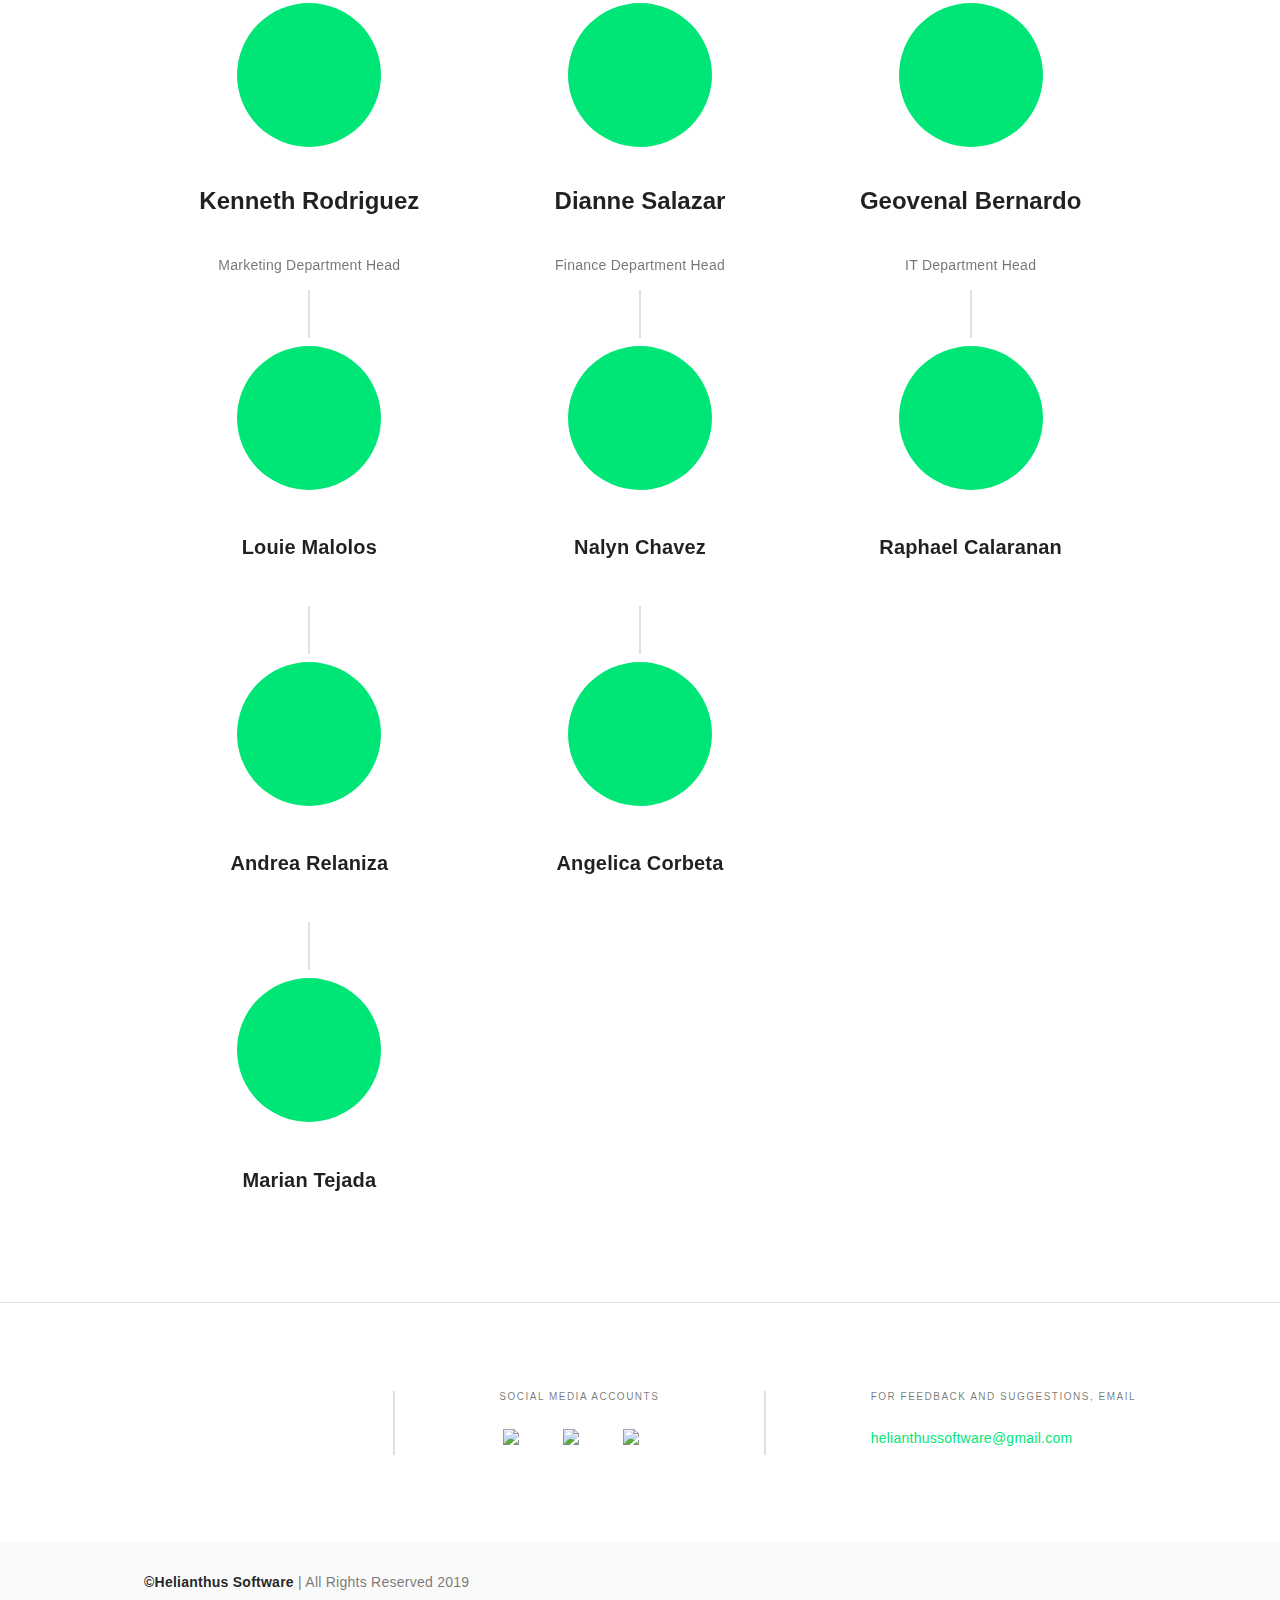
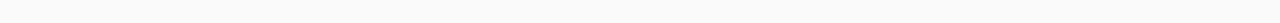
==== commit e775c8db: "fixed mailto" ====
--- a/about.html
+++ b/about.html
@@ -389,12 +389,12 @@
 				<div class="footer-links">
 					<p class="text-overline dark-54">Social media accounts</p>
 					<div class="social-con">
-						<a href="https://www.facebook.com/helianthussoftware" target="_blank">
+						<a href="https://www.facebook.com/HelianthusSoftware" target="_blank">
 							<button class="ripple btn-flat-circle-dark">
 								<img src="src/assets/svg/logo-facebook.svg" height="24px">
 							</button>
 						</a>
-						<a href="https://www.twitter.com/helianthussoftware" target="_blank">
+						<a href="https://www.twitter.com/ofc_helianthus" target="_blank">
 							<button class="ripple btn-flat-circle-dark">
 								<img src="src/assets/svg/logo-twitter.svg" height="24px">
 							</button>
@@ -409,7 +409,7 @@
 				<div class="divider-ver"></div>
 				<div class="footer-links">
 					<p class="text-overline dark-54">For feedback and suggestions, email</p>
-					<a href="mailto: helianthussoftware@gmail.com" target="_blank">
+					<a href="mailto:helianthussoftware@gmail.com" target="_blank">
 						<button class="btn-flat ripple btn-email text-body-2 accent-100">
 							helianthussoftware@gmail.com
 						</button>
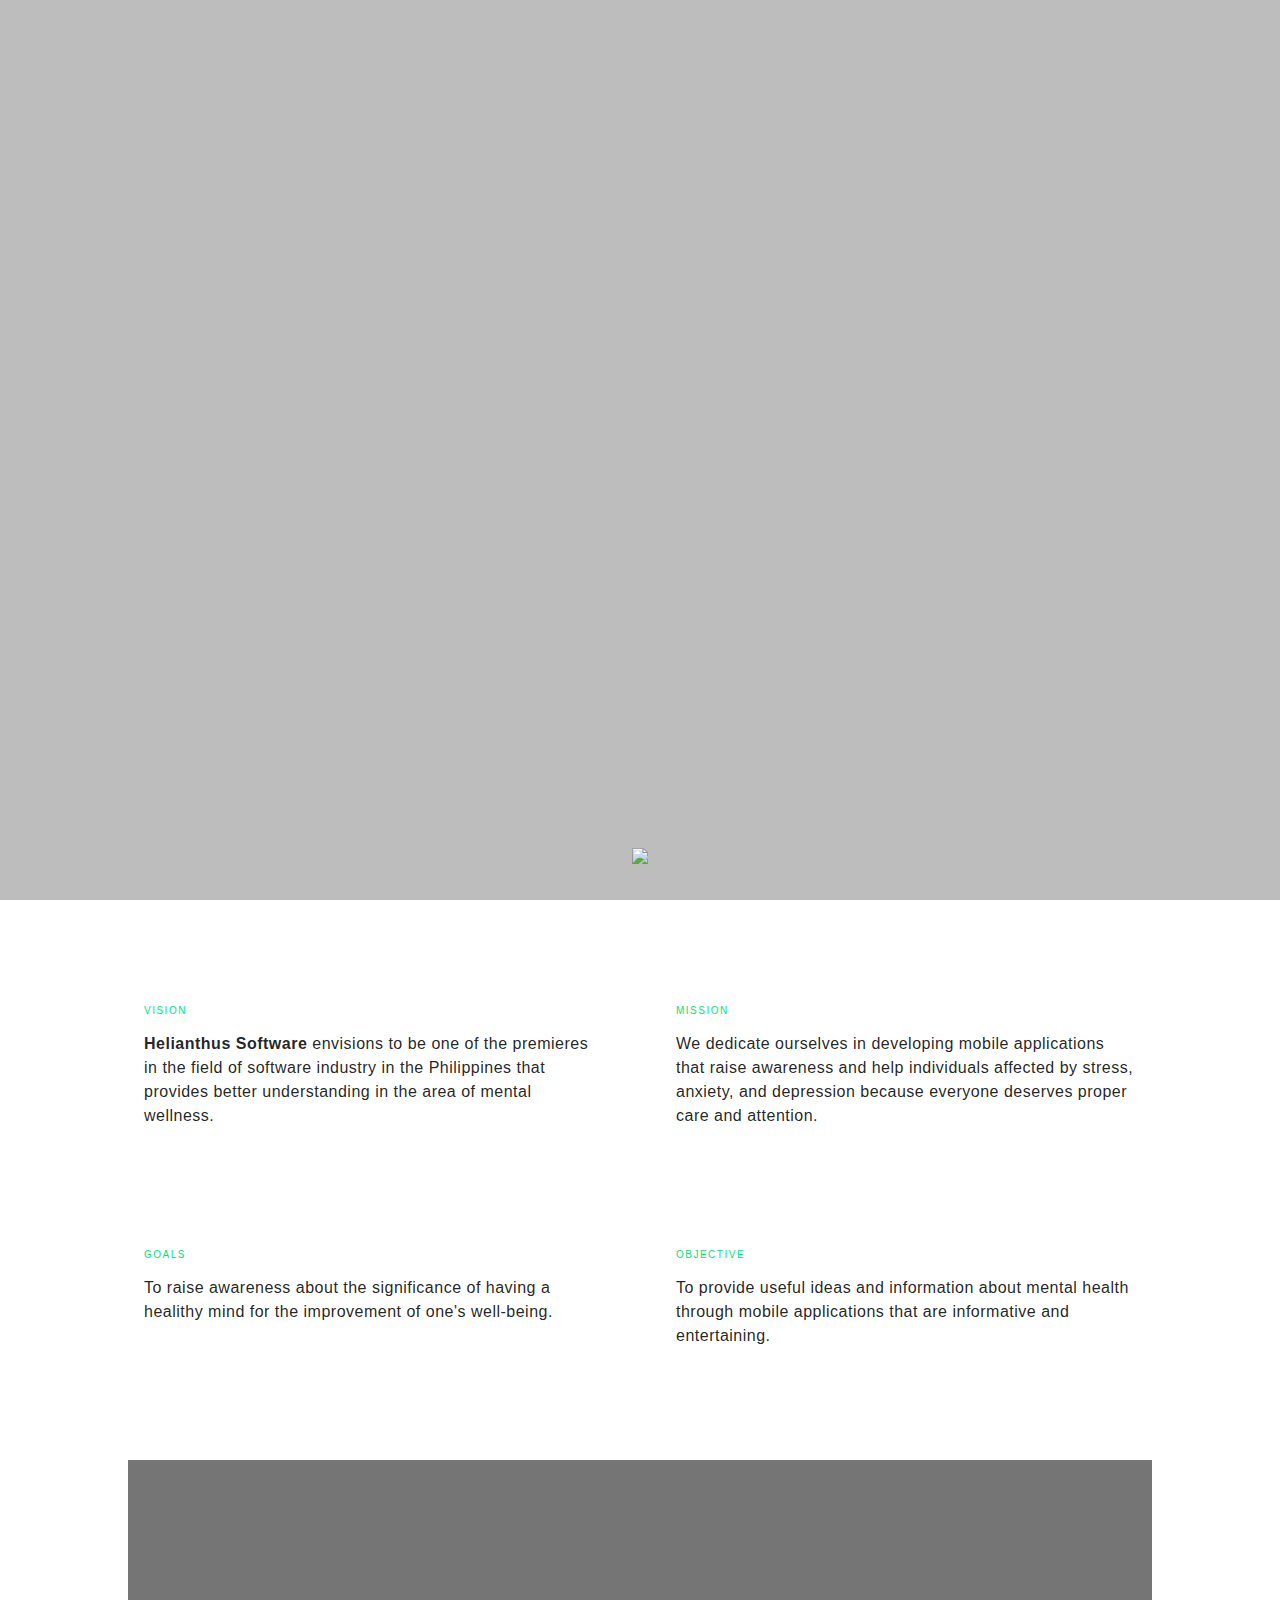
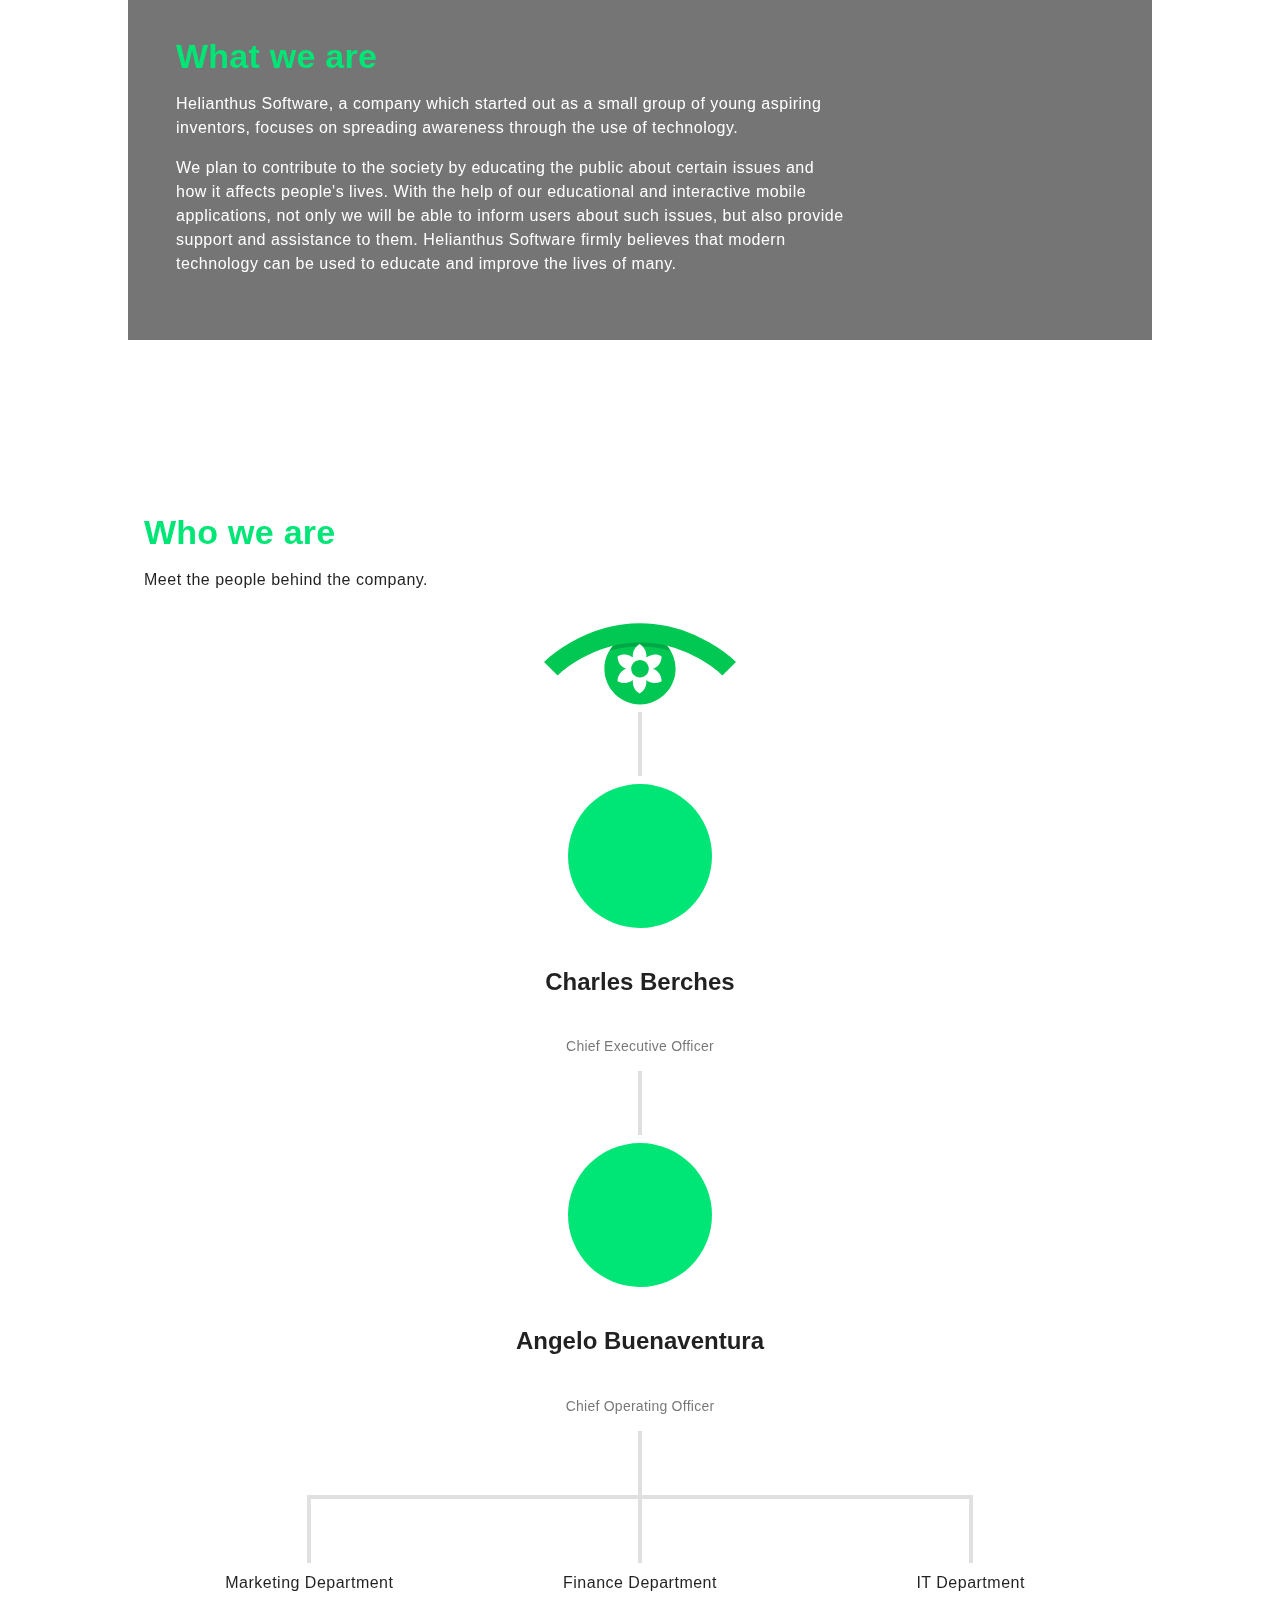
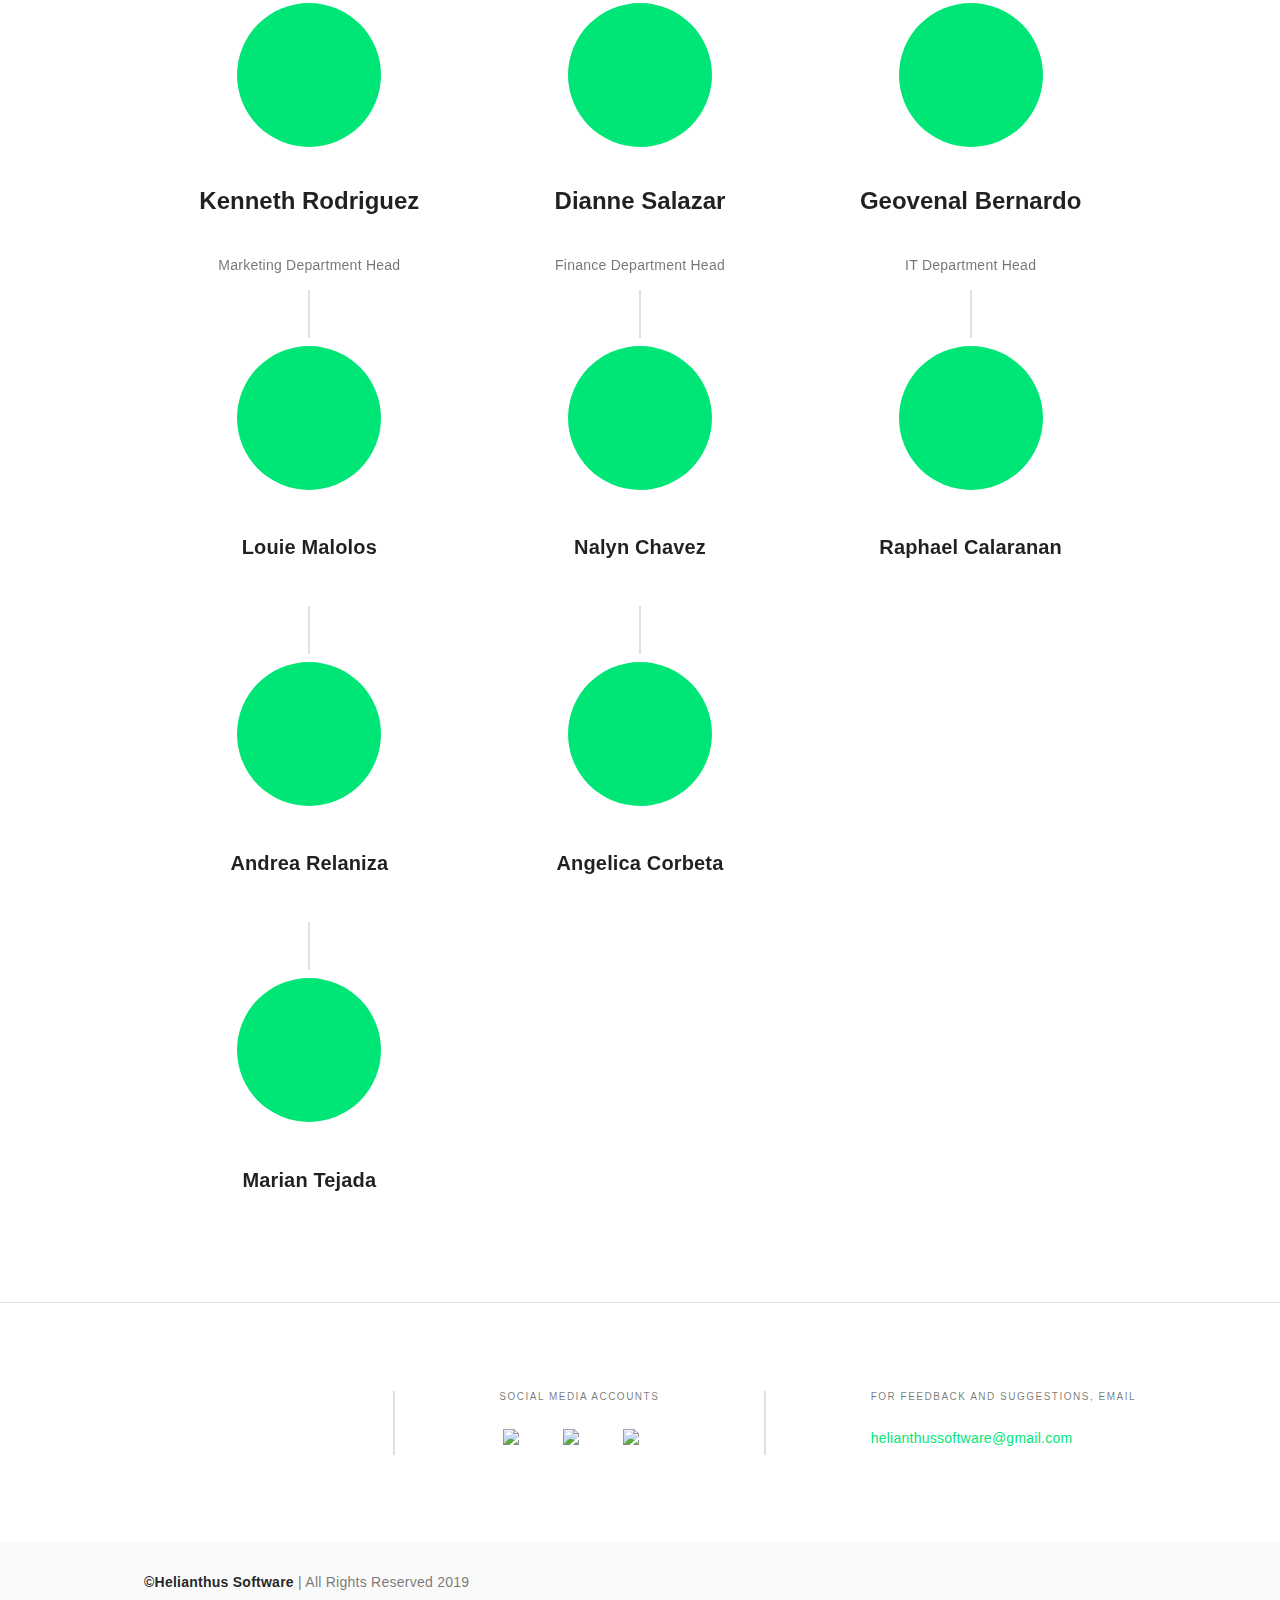
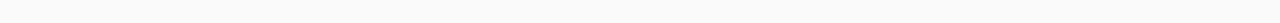
==== commit 9b09405a: "Update skrollr on mobile" ====
--- a/about.html
+++ b/about.html
@@ -254,7 +254,7 @@
 	</div>
 
 	<div class="about-panel-3">
-		<div class="page-wrap-1">
+		<div class="page-wrap-1 page-wrap-no-padding">
 			<div id="aboutHeroImg3" class="about-hero-img-3">
 				<div id="aboutGenInfo" class="about-gen-info">
 					<h4 class="accent-100">What we are</h4>
@@ -438,7 +438,14 @@
 	<script type="text/javascript" src="src\skrollr.stylesheets.min.js"></script>
 	<script type="text/javascript" src="src\skrollr.min.js"></script>
 	<script type="text/javascript">
-		var s = skrollr.init({forceHeight: false});
+		$(function () {
+			// initialize skrollr if the window width is large enough
+			if(!(/Android|iPhone|iPad|iPod|BlackBerry|Windows Phone/i).test(navigator.userAgent || navigator.vendor || window.opera)){
+				skrollr.init({
+						forceHeight: false
+				});
+			}
+		});
 	</script>
 </body>
 </html>
